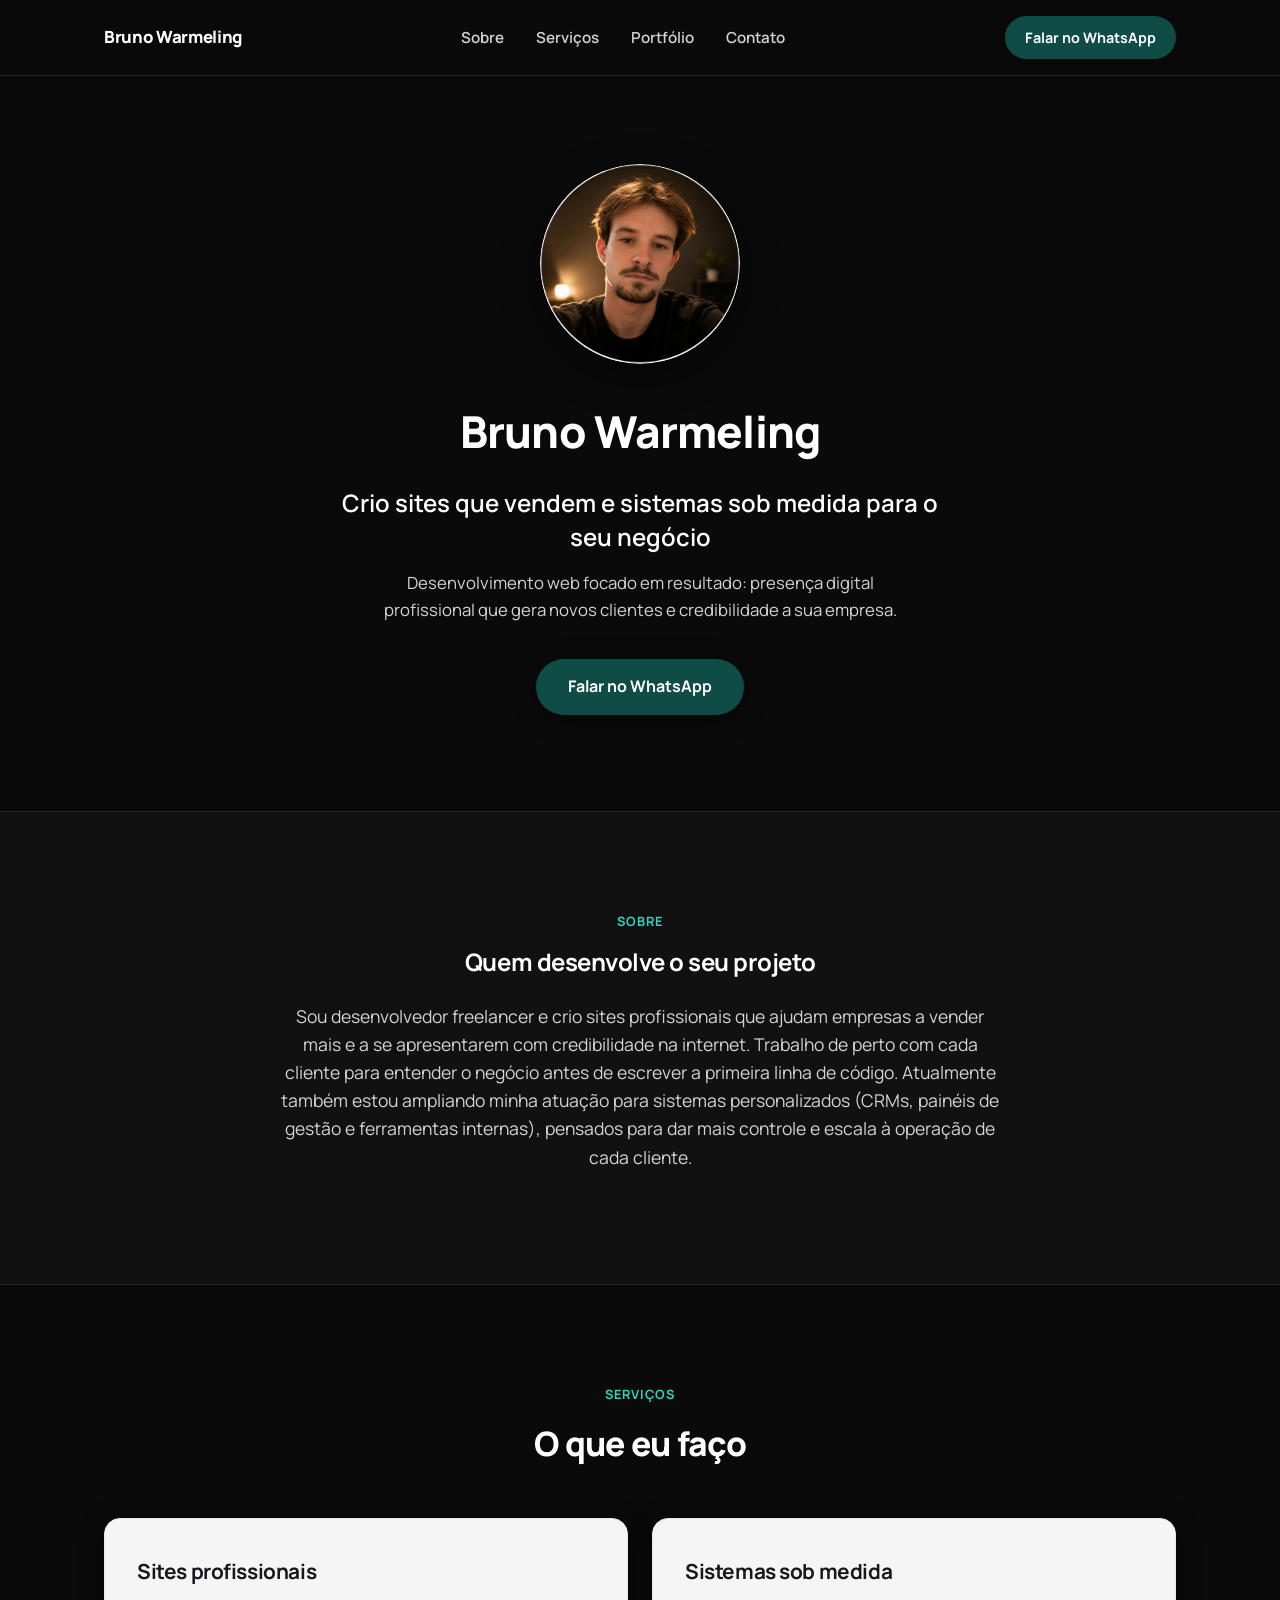
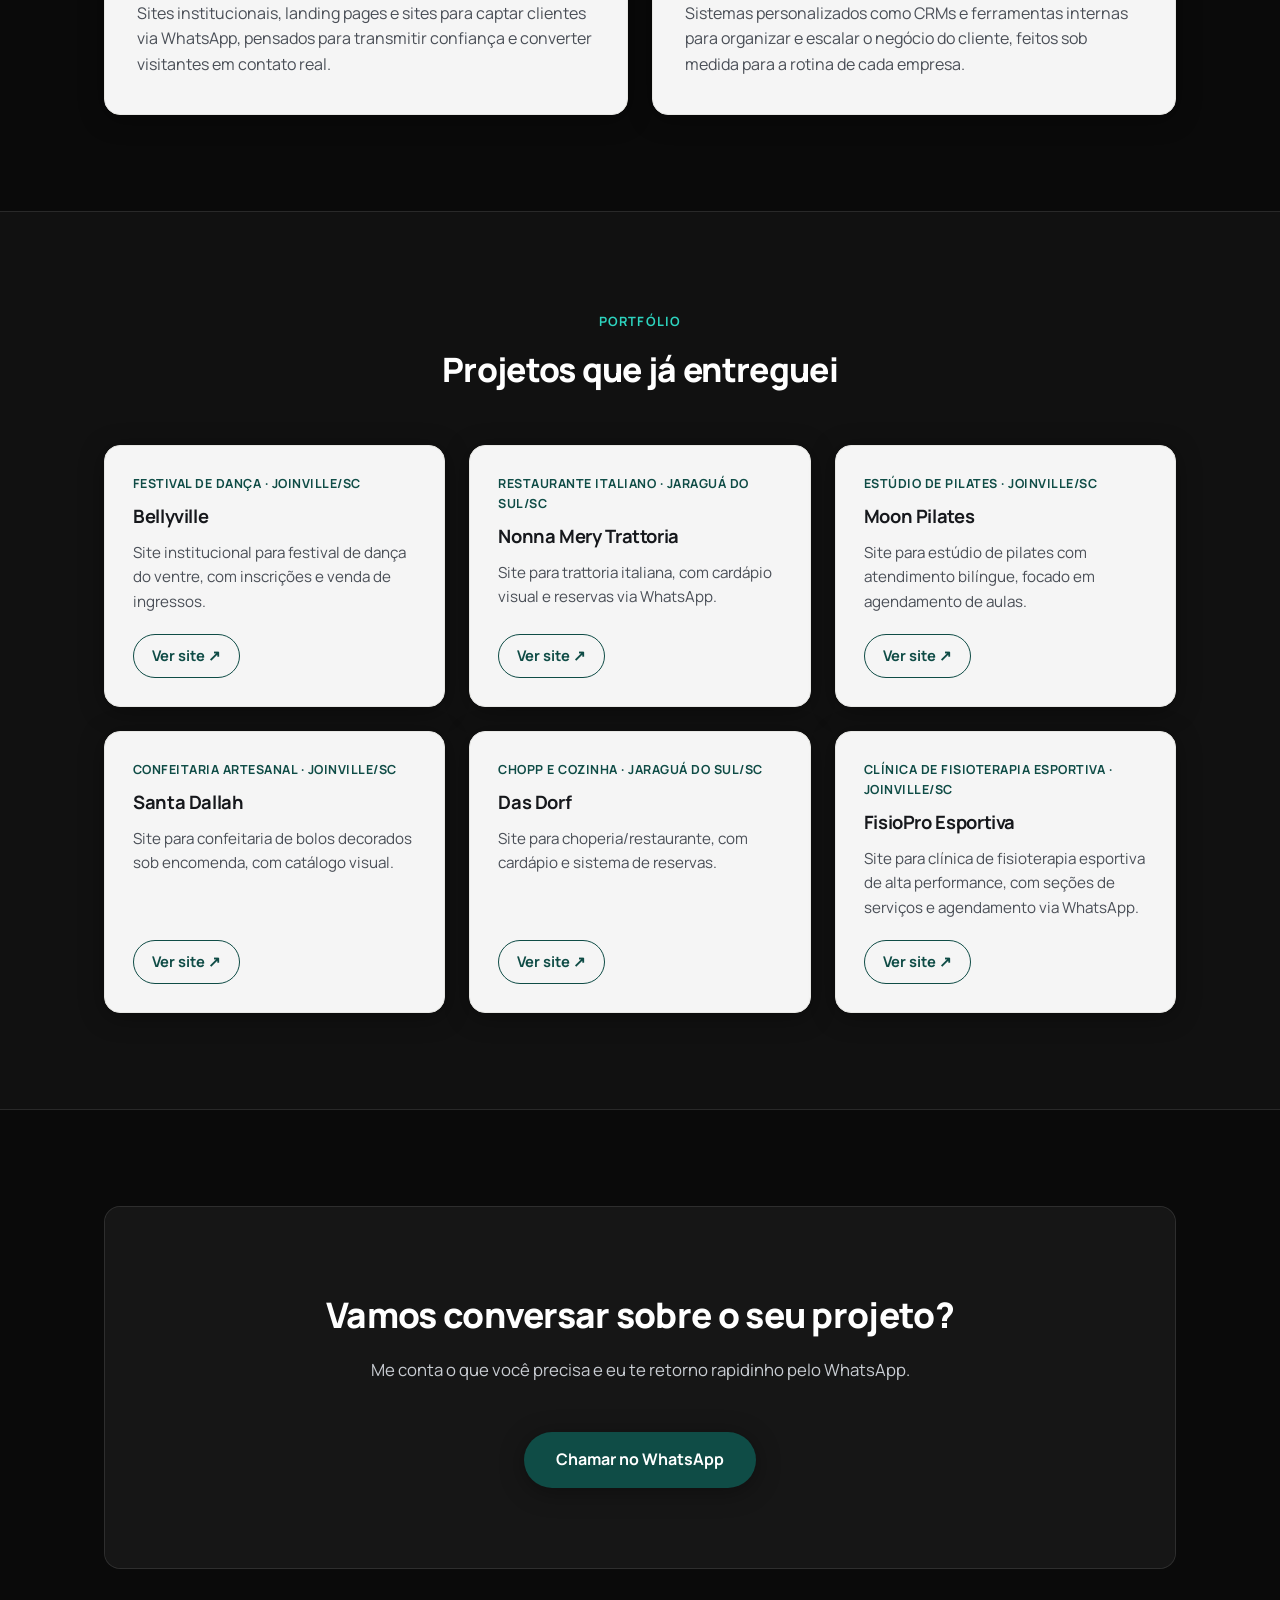
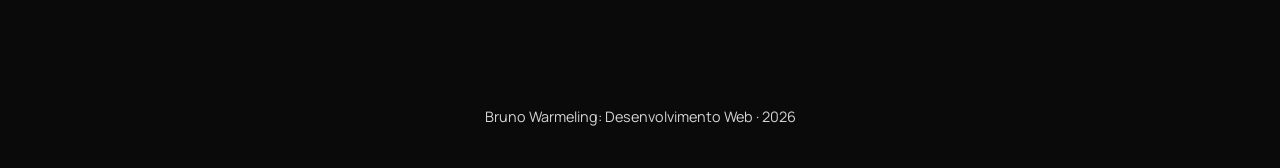
==== index.html @ 06d1596a "Primeira versão do site institucional Co-Authored-By: Claude Sonnet 5 <noreply@anthropic.com>" ====
<!DOCTYPE html>
<html lang="pt-BR">
<head>
<meta charset="UTF-8">
<meta name="viewport" content="width=device-width, initial-scale=1.0">
<title>Bruno Warmeling: Desenvolvimento Web</title>
<meta name="description" content="Bruno Warmeling, desenvolvedor freelancer. Sites profissionais e sistemas sob medida para o seu negócio.">
<link rel="preconnect" href="https://fonts.googleapis.com">
<link rel="preconnect" href="https://fonts.gstatic.com" crossorigin>
<link href="https://fonts.googleapis.com/css2?family=Manrope:wght@400;500;600;700;800&display=swap" rel="stylesheet">
<style>
  :root {
    --bg: #0a0a0a;
    --bg-alt: #111111;
    --panel: #161616;
    --ink: #ffffff;
    --ink-soft: #d4d4d4;
    --line: rgba(255, 255, 255, 0.1);
    --accent: #0f4c46;
    --accent-hover: #0c3b36;
    --accent-light: #2dd4bf;
    --card-bg: #f5f5f5;
    --card-ink: #16181c;
    --card-ink-soft: #4a4f57;
    --card-line: #e7e7e4;
    --shadow: 0 4px 24px rgba(0, 0, 0, 0.35);
    --shadow-lg: 0 12px 40px rgba(0, 0, 0, 0.45);
    --radius: 16px;
    --radius-sm: 10px;
    --max: 1120px;
  }

  * { box-sizing: border-box; }

  html { scroll-behavior: smooth; }

  body {
    margin: 0;
    font-family: 'Manrope', -apple-system, BlinkMacSystemFont, 'Segoe UI', sans-serif;
    color: var(--ink);
    background: var(--bg);
    line-height: 1.6;
    -webkit-font-smoothing: antialiased;
  }

  img { max-width: 100%; display: block; }

  .wrap {
    max-width: var(--max);
    margin: 0 auto;
    padding: 0 24px;
  }

  a { color: inherit; }

  /* ---------- Header ---------- */
  header {
    position: sticky;
    top: 0;
    z-index: 100;
    background: rgba(10, 10, 10, 0.85);
    backdrop-filter: saturate(180%) blur(10px);
    border-bottom: 1px solid var(--line);
  }

  .nav {
    display: flex;
    align-items: center;
    justify-content: space-between;
    padding: 16px 24px;
    max-width: var(--max);
    margin: 0 auto;
  }

  .logo {
    font-weight: 800;
    font-size: 1.05rem;
    letter-spacing: -0.02em;
    text-decoration: none;
    color: var(--ink);
  }

  .nav-links {
    display: flex;
    gap: 32px;
    list-style: none;
    margin: 0;
    padding: 0;
  }

  .nav-links a {
    text-decoration: none;
    font-weight: 600;
    font-size: 0.95rem;
    color: var(--ink-soft);
    transition: color 0.2s ease;
  }

  .nav-links a:hover { color: var(--accent-light); }

  .nav-cta {
    display: inline-block;
    background: var(--accent);
    color: #fff !important;
    padding: 10px 20px;
    border-radius: 999px;
    text-decoration: none;
    font-weight: 700;
    font-size: 0.9rem;
    white-space: nowrap;
    transition: background 0.2s ease;
  }

  .nav-cta:hover { background: var(--accent-hover); }

  .hamburger {
    display: none;
    flex-direction: column;
    justify-content: center;
    gap: 5px;
    width: 40px;
    height: 40px;
    background: none;
    border: none;
    cursor: pointer;
    padding: 0;
  }

  .hamburger span {
    display: block;
    width: 24px;
    height: 2px;
    background: var(--ink);
    border-radius: 2px;
    transition: transform 0.25s ease, opacity 0.25s ease;
  }

  #menu-toggle { display: none; }

  .mobile-menu { display: none; }

  /* ---------- Sections ---------- */
  section { padding: 96px 0; }

  .eyebrow {
    display: inline-block;
    font-size: 0.8rem;
    font-weight: 700;
    letter-spacing: 0.08em;
    text-transform: uppercase;
    color: var(--accent-light);
    margin-bottom: 12px;
  }

  h1, h2, h3 {
    letter-spacing: -0.02em;
    margin: 0;
  }

  /* ---------- Hero ---------- */
  .hero {
    padding: 88px 0 96px;
    text-align: center;
  }

  .hero-photo {
    width: 200px;
    height: 200px;
    border-radius: 50%;
    overflow: hidden;
    margin: 0 auto 32px;
    box-shadow: var(--shadow-lg);
  }

  .hero-photo img {
    width: 100%;
    height: 100%;
    object-fit: cover;
    aspect-ratio: 1 / 1;
    border-radius: 50%;
  }

  .hero h1 {
    font-size: clamp(2rem, 5vw, 2.75rem);
    font-weight: 800;
  }

  .hero-tagline {
    font-size: clamp(1.15rem, 3vw, 1.5rem);
    font-weight: 600;
    color: var(--ink);
    max-width: 620px;
    margin: 20px auto 0;
    line-height: 1.4;
  }

  .hero-sub {
    font-size: 1.05rem;
    color: var(--ink-soft);
    max-width: 520px;
    margin: 16px auto 0;
  }

  .btn {
    display: inline-flex;
    align-items: center;
    gap: 8px;
    background: var(--accent);
    color: #fff;
    text-decoration: none;
    font-weight: 700;
    font-size: 1rem;
    padding: 15px 32px;
    border-radius: 999px;
    box-shadow: var(--shadow);
    transition: background 0.2s ease, transform 0.2s ease;
  }

  .btn:hover {
    background: var(--accent-hover);
    transform: translateY(-2px);
  }

  .hero-cta { margin-top: 36px; }

  /* ---------- Sobre ---------- */
  .sobre {
    background: var(--bg-alt);
    border-top: 1px solid var(--line);
    border-bottom: 1px solid var(--line);
  }

  .sobre-inner {
    max-width: 720px;
    margin: 0 auto;
    text-align: center;
  }

  .sobre p {
    font-size: 1.1rem;
    color: var(--ink-soft);
    margin-top: 20px;
  }

  /* ---------- Serviços ---------- */
  .servicos-grid {
    display: grid;
    grid-template-columns: repeat(2, 1fr);
    gap: 24px;
    margin-top: 48px;
  }

  .servico-card {
    background: var(--card-bg);
    border: 1px solid var(--card-line);
    border-radius: var(--radius);
    padding: 36px 32px;
    box-shadow: var(--shadow);
    position: relative;
  }

  .servico-card h3 {
    font-size: 1.3rem;
    font-weight: 700;
    margin-bottom: 12px;
    color: var(--card-ink);
  }

  .servico-card p {
    color: var(--card-ink-soft);
    margin: 0;
  }

  .section-head {
    text-align: center;
    max-width: 600px;
    margin: 0 auto;
  }

  .section-head h2 {
    font-size: clamp(1.6rem, 4vw, 2.1rem);
    font-weight: 800;
  }

  .section-head p {
    color: var(--ink-soft);
    margin-top: 12px;
    font-size: 1.05rem;
  }

  /* ---------- Portfólio ---------- */
  .portfolio-grid {
    display: grid;
    grid-template-columns: repeat(3, 1fr);
    gap: 24px;
    margin-top: 48px;
  }

  .proj-card {
    background: var(--card-bg);
    border: 1px solid var(--card-line);
    border-radius: var(--radius);
    padding: 28px;
    box-shadow: var(--shadow);
    display: flex;
    flex-direction: column;
    transition: transform 0.2s ease, box-shadow 0.2s ease;
  }

  .proj-card:hover {
    transform: translateY(-4px);
    box-shadow: var(--shadow-lg);
  }

  .proj-cat {
    font-size: 0.78rem;
    font-weight: 700;
    letter-spacing: 0.04em;
    text-transform: uppercase;
    color: var(--accent);
    margin-bottom: 8px;
  }

  .proj-card h3 {
    font-size: 1.15rem;
    font-weight: 700;
    margin-bottom: 10px;
    color: var(--card-ink);
  }

  .proj-card p.proj-desc {
    color: var(--card-ink-soft);
    font-size: 0.95rem;
    margin: 0 0 20px;
    flex-grow: 1;
  }

  .proj-link {
    display: inline-flex;
    align-items: center;
    gap: 6px;
    text-decoration: none;
    font-weight: 700;
    font-size: 0.92rem;
    color: var(--accent);
    border: 1.5px solid var(--accent);
    padding: 9px 18px;
    border-radius: 999px;
    align-self: flex-start;
    transition: background 0.2s ease, color 0.2s ease;
  }

  .proj-link:hover {
    background: var(--accent);
    color: #fff;
  }

  /* ---------- Contato ---------- */
  .contato {
    background: var(--panel);
    border: 1px solid var(--line);
    color: #fff;
    text-align: center;
    border-radius: var(--radius);
    max-width: var(--max);
    margin: 0 auto 0;
  }

  .contato-wrap {
    background: var(--panel);
    padding: 80px 24px;
    border-radius: var(--radius);
  }

  .contato h2 {
    font-size: clamp(1.6rem, 4vw, 2.2rem);
    font-weight: 800;
    color: #fff;
  }

  .contato p {
    color: #c9cdd3;
    margin-top: 14px;
    font-size: 1.05rem;
  }

  .contato .btn {
    margin-top: 32px;
    background: var(--accent);
  }

  .contato .btn:hover { background: var(--accent-hover); }

  /* ---------- Footer ---------- */
  footer {
    text-align: center;
    padding: 40px 24px;
    color: var(--ink-soft);
    font-size: 0.9rem;
  }

  /* ---------- Responsive ---------- */
  @media (max-width: 860px) {
    .servicos-grid { grid-template-columns: 1fr; }
    .portfolio-grid { grid-template-columns: repeat(2, 1fr); }
  }

  @media (max-width: 640px) {
    section { padding: 64px 0; }
    .hero { padding: 56px 0 64px; }
    .hero-photo { width: 150px; height: 150px; margin-bottom: 24px; }

    .nav-links,
    .nav-cta.desktop-only { display: none; }

    .hamburger { display: flex; }

    .nav {
      padding: 14px 20px;
      position: relative;
    }

    .mobile-menu {
      display: none;
      flex-direction: column;
      gap: 4px;
      padding: 8px 20px 20px;
      background: var(--bg);
      border-bottom: 1px solid var(--line);
    }

    #menu-toggle:checked ~ .mobile-menu {
      display: flex;
    }

    #menu-toggle:checked ~ .nav .hamburger span:nth-child(1) {
      transform: translateY(7px) rotate(45deg);
    }
    #menu-toggle:checked ~ .nav .hamburger span:nth-child(2) {
      opacity: 0;
    }
    #menu-toggle:checked ~ .nav .hamburger span:nth-child(3) {
      transform: translateY(-7px) rotate(-45deg);
    }

    .mobile-menu a {
      padding: 12px 4px;
      text-decoration: none;
      font-weight: 600;
      color: var(--ink-soft);
      border-bottom: 1px solid var(--line);
    }

    .mobile-menu a:last-child { border-bottom: none; }

    .portfolio-grid { grid-template-columns: 1fr; }

    .contato-wrap { padding: 56px 20px; border-radius: 0; }
    .contato { border-radius: 0; }
  }
</style>
</head>
<body>

<header>
  <input type="checkbox" id="menu-toggle">
  <div class="nav">
    <a href="#top" class="logo">Bruno Warmeling</a>
    <nav>
      <ul class="nav-links">
        <li><a href="#sobre">Sobre</a></li>
        <li><a href="#servicos">Serviços</a></li>
        <li><a href="#portfolio">Portfólio</a></li>
        <li><a href="#contato">Contato</a></li>
      </ul>
    </nav>
    <a href="https://wa.me/5547992071256" target="_blank" rel="noopener" class="nav-cta desktop-only">Falar no WhatsApp</a>
    <label for="menu-toggle" class="hamburger" aria-label="Abrir menu">
      <span></span><span></span><span></span>
    </label>
  </div>
  <div class="mobile-menu">
    <a href="#sobre">Sobre</a>
    <a href="#servicos">Serviços</a>
    <a href="#portfolio">Portfólio</a>
    <a href="#contato">Contato</a>
    <a href="https://wa.me/5547992071256" target="_blank" rel="noopener">Falar no WhatsApp</a>
  </div>
</header>

<main id="top">

  <!-- HERO -->
  <section class="hero">
    <div class="wrap">
      <div class="hero-photo">
        <img src="assets/foto.jpeg" alt="Foto de Bruno Warmeling">
      </div>
      <h1>Bruno Warmeling</h1>
      <p class="hero-tagline">Crio sites que vendem e sistemas sob medida para o seu negócio</p>
      <p class="hero-sub">Desenvolvimento web focado em resultado: presença digital profissional que gera novos clientes e credibilidade a sua empresa.</p>
      <div class="hero-cta">
        <a href="https://wa.me/5547992071256" target="_blank" rel="noopener" class="btn">Falar no WhatsApp</a>
      </div>
    </div>
  </section>

  <!-- SOBRE -->
  <section class="sobre" id="sobre">
    <div class="wrap">
      <div class="sobre-inner">
        <span class="eyebrow">Sobre</span>
        <h2>Quem desenvolve o seu projeto</h2>
        <p>Sou desenvolvedor freelancer e crio sites profissionais que ajudam empresas a vender mais e a se apresentarem com credibilidade na internet. Trabalho de perto com cada cliente para entender o negócio antes de escrever a primeira linha de código. Atualmente também estou ampliando minha atuação para sistemas personalizados (CRMs, painéis de gestão e ferramentas internas), pensados para dar mais controle e escala à operação de cada cliente.</p>
      </div>
    </div>
  </section>

  <!-- SERVIÇOS -->
  <section id="servicos">
    <div class="wrap">
      <div class="section-head">
        <span class="eyebrow">Serviços</span>
        <h2>O que eu faço</h2>
      </div>
      <div class="servicos-grid">
        <div class="servico-card">
          <h3>Sites profissionais</h3>
          <p>Sites institucionais, landing pages e sites para captar clientes via WhatsApp, pensados para transmitir confiança e converter visitantes em contato real.</p>
        </div>
        <div class="servico-card">
          <h3>Sistemas sob medida</h3>
          <p>Sistemas personalizados como CRMs e ferramentas internas para organizar e escalar o negócio do cliente, feitos sob medida para a rotina de cada empresa.</p>
        </div>
      </div>
    </div>
  </section>

  <!-- PORTFÓLIO -->
  <section class="sobre" id="portfolio">
    <div class="wrap">
      <div class="section-head">
        <span class="eyebrow">Portfólio</span>
        <h2>Projetos que já entreguei</h2>
      </div>
      <div class="portfolio-grid">

        <div class="proj-card">
          <div class="proj-cat">Festival de Dança · Joinville/SC</div>
          <h3>Bellyville</h3>
          <p class="proj-desc">Site institucional para festival de dança do ventre, com inscrições e venda de ingressos.</p>
          <a href="https://bellyville.org/" target="_blank" rel="noopener" class="proj-link">Ver site ↗</a>
        </div>

        <div class="proj-card">
          <div class="proj-cat">Restaurante Italiano · Jaraguá do Sul/SC</div>
          <h3>Nonna Mery Trattoria</h3>
          <p class="proj-desc">Site para trattoria italiana, com cardápio visual e reservas via WhatsApp.</p>
          <a href="https://nonna-mery.vercel.app/" target="_blank" rel="noopener" class="proj-link">Ver site ↗</a>
        </div>

        <div class="proj-card">
          <div class="proj-cat">Estúdio de Pilates · Joinville/SC</div>
          <h3>Moon Pilates</h3>
          <p class="proj-desc">Site para estúdio de pilates com atendimento bilíngue, focado em agendamento de aulas.</p>
          <a href="https://moonpilates.vercel.app/" target="_blank" rel="noopener" class="proj-link">Ver site ↗</a>
        </div>

        <div class="proj-card">
          <div class="proj-cat">Confeitaria Artesanal · Joinville/SC</div>
          <h3>Santa Dallah</h3>
          <p class="proj-desc">Site para confeitaria de bolos decorados sob encomenda, com catálogo visual.</p>
          <a href="https://santadallah.vercel.app/" target="_blank" rel="noopener" class="proj-link">Ver site ↗</a>
        </div>

        <div class="proj-card">
          <div class="proj-cat">Chopp e Cozinha · Jaraguá do Sul/SC</div>
          <h3>Das Dorf</h3>
          <p class="proj-desc">Site para choperia/restaurante, com cardápio e sistema de reservas.</p>
          <a href="https://dasdorf.vercel.app/" target="_blank" rel="noopener" class="proj-link">Ver site ↗</a>
        </div>

        <div class="proj-card">
          <div class="proj-cat">Clínica de Fisioterapia Esportiva · Joinville/SC</div>
          <h3>FisioPro Esportiva</h3>
          <p class="proj-desc">Site para clínica de fisioterapia esportiva de alta performance, com seções de serviços e agendamento via WhatsApp.</p>
          <a href="https://fisiopro-esportiva.vercel.app/" target="_blank" rel="noopener" class="proj-link">Ver site ↗</a>
        </div>

      </div>
    </div>
  </section>

  <!-- CONTATO -->
  <section id="contato">
    <div class="wrap">
      <div class="contato">
        <div class="contato-wrap">
          <h2>Vamos conversar sobre o seu projeto?</h2>
          <p>Me conta o que você precisa e eu te retorno rapidinho pelo WhatsApp.</p>
          <a href="https://wa.me/5547992071256" target="_blank" rel="noopener" class="btn">Chamar no WhatsApp</a>
        </div>
      </div>
    </div>
  </section>

</main>

<footer>
  Bruno Warmeling: Desenvolvimento Web · 2026
</footer>

</body>
</html>
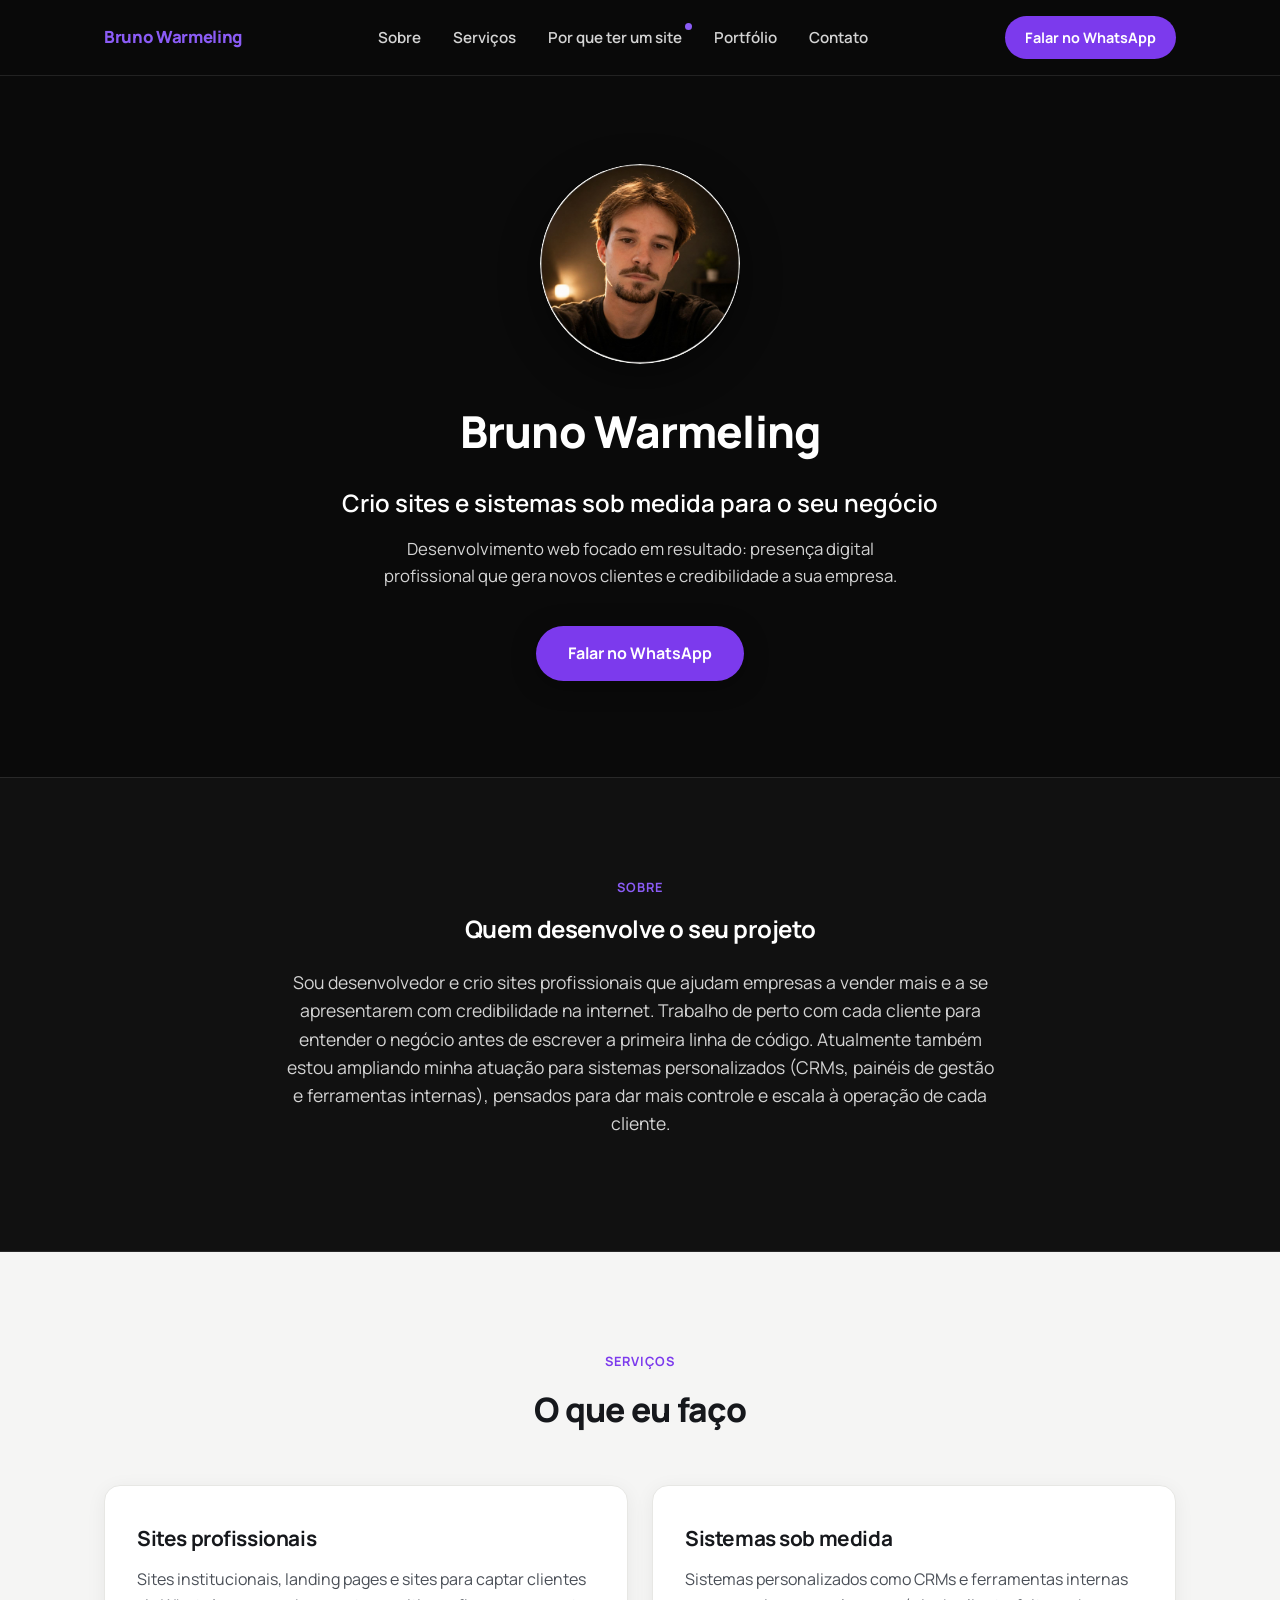
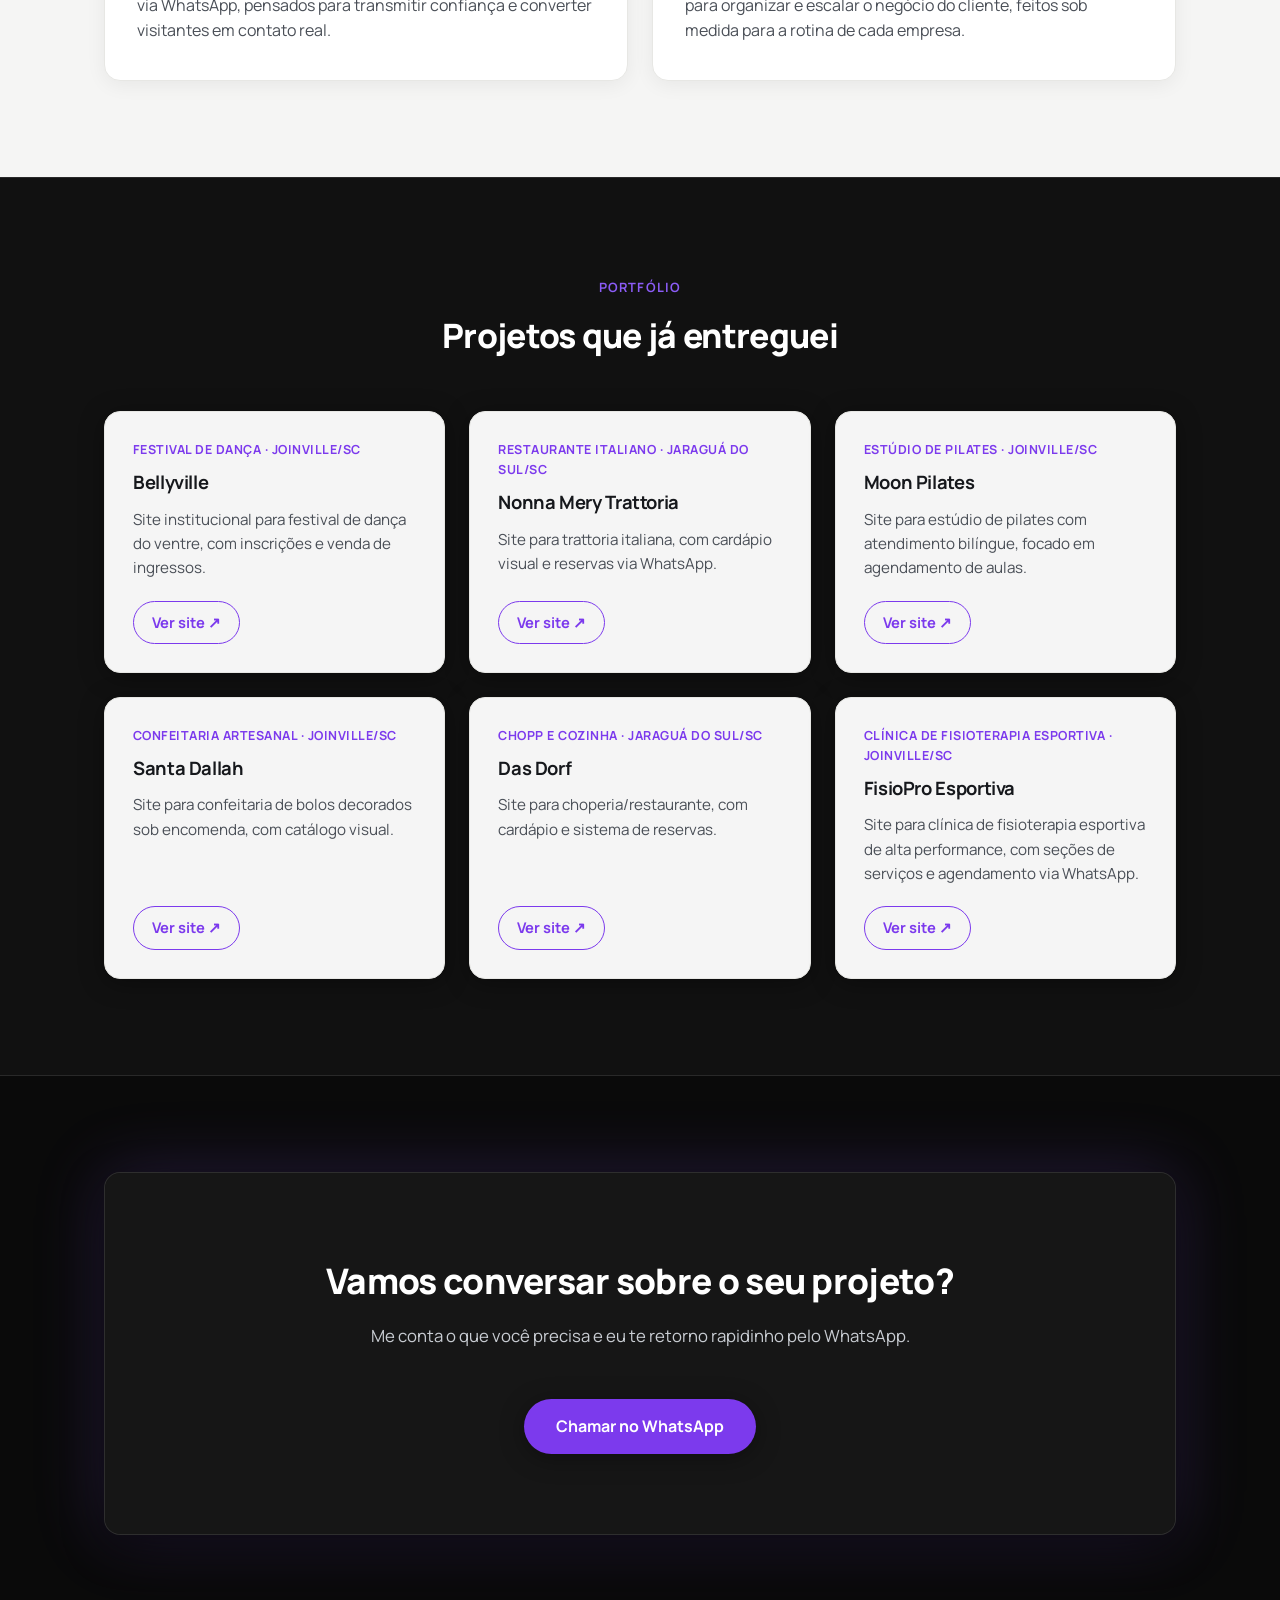
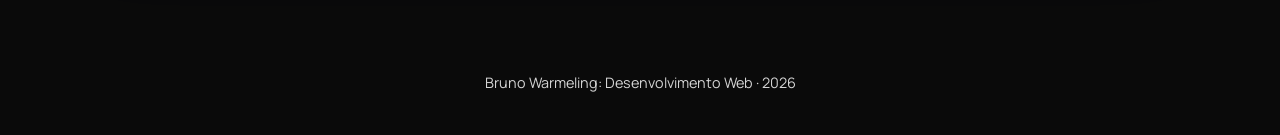
==== commit d2a41480: "Redesign visual da home: tema roxo, CSS compartilhado e ajustes de conteúdo - Extrai o CSS inline do" ====
--- a/index.html
+++ b/index.html
@@ -8,457 +8,7 @@
 <link rel="preconnect" href="https://fonts.googleapis.com">
 <link rel="preconnect" href="https://fonts.gstatic.com" crossorigin>
 <link href="https://fonts.googleapis.com/css2?family=Manrope:wght@400;500;600;700;800&display=swap" rel="stylesheet">
-<style>
-  :root {
-    --bg: #0a0a0a;
-    --bg-alt: #111111;
-    --panel: #161616;
-    --ink: #ffffff;
-    --ink-soft: #d4d4d4;
-    --line: rgba(255, 255, 255, 0.1);
-    --accent: #0f4c46;
-    --accent-hover: #0c3b36;
-    --accent-light: #2dd4bf;
-    --card-bg: #f5f5f5;
-    --card-ink: #16181c;
-    --card-ink-soft: #4a4f57;
-    --card-line: #e7e7e4;
-    --shadow: 0 4px 24px rgba(0, 0, 0, 0.35);
-    --shadow-lg: 0 12px 40px rgba(0, 0, 0, 0.45);
-    --radius: 16px;
-    --radius-sm: 10px;
-    --max: 1120px;
-  }
-
-  * { box-sizing: border-box; }
-
-  html { scroll-behavior: smooth; }
-
-  body {
-    margin: 0;
-    font-family: 'Manrope', -apple-system, BlinkMacSystemFont, 'Segoe UI', sans-serif;
-    color: var(--ink);
-    background: var(--bg);
-    line-height: 1.6;
-    -webkit-font-smoothing: antialiased;
-  }
-
-  img { max-width: 100%; display: block; }
-
-  .wrap {
-    max-width: var(--max);
-    margin: 0 auto;
-    padding: 0 24px;
-  }
-
-  a { color: inherit; }
-
-  /* ---------- Header ---------- */
-  header {
-    position: sticky;
-    top: 0;
-    z-index: 100;
-    background: rgba(10, 10, 10, 0.85);
-    backdrop-filter: saturate(180%) blur(10px);
-    border-bottom: 1px solid var(--line);
-  }
-
-  .nav {
-    display: flex;
-    align-items: center;
-    justify-content: space-between;
-    padding: 16px 24px;
-    max-width: var(--max);
-    margin: 0 auto;
-  }
-
-  .logo {
-    font-weight: 800;
-    font-size: 1.05rem;
-    letter-spacing: -0.02em;
-    text-decoration: none;
-    color: var(--ink);
-  }
-
-  .nav-links {
-    display: flex;
-    gap: 32px;
-    list-style: none;
-    margin: 0;
-    padding: 0;
-  }
-
-  .nav-links a {
-    text-decoration: none;
-    font-weight: 600;
-    font-size: 0.95rem;
-    color: var(--ink-soft);
-    transition: color 0.2s ease;
-  }
-
-  .nav-links a:hover { color: var(--accent-light); }
-
-  .nav-cta {
-    display: inline-block;
-    background: var(--accent);
-    color: #fff !important;
-    padding: 10px 20px;
-    border-radius: 999px;
-    text-decoration: none;
-    font-weight: 700;
-    font-size: 0.9rem;
-    white-space: nowrap;
-    transition: background 0.2s ease;
-  }
-
-  .nav-cta:hover { background: var(--accent-hover); }
-
-  .hamburger {
-    display: none;
-    flex-direction: column;
-    justify-content: center;
-    gap: 5px;
-    width: 40px;
-    height: 40px;
-    background: none;
-    border: none;
-    cursor: pointer;
-    padding: 0;
-  }
-
-  .hamburger span {
-    display: block;
-    width: 24px;
-    height: 2px;
-    background: var(--ink);
-    border-radius: 2px;
-    transition: transform 0.25s ease, opacity 0.25s ease;
-  }
-
-  #menu-toggle { display: none; }
-
-  .mobile-menu { display: none; }
-
-  /* ---------- Sections ---------- */
-  section { padding: 96px 0; }
-
-  .eyebrow {
-    display: inline-block;
-    font-size: 0.8rem;
-    font-weight: 700;
-    letter-spacing: 0.08em;
-    text-transform: uppercase;
-    color: var(--accent-light);
-    margin-bottom: 12px;
-  }
-
-  h1, h2, h3 {
-    letter-spacing: -0.02em;
-    margin: 0;
-  }
-
-  /* ---------- Hero ---------- */
-  .hero {
-    padding: 88px 0 96px;
-    text-align: center;
-  }
-
-  .hero-photo {
-    width: 200px;
-    height: 200px;
-    border-radius: 50%;
-    overflow: hidden;
-    margin: 0 auto 32px;
-    box-shadow: var(--shadow-lg);
-  }
-
-  .hero-photo img {
-    width: 100%;
-    height: 100%;
-    object-fit: cover;
-    aspect-ratio: 1 / 1;
-    border-radius: 50%;
-  }
-
-  .hero h1 {
-    font-size: clamp(2rem, 5vw, 2.75rem);
-    font-weight: 800;
-  }
-
-  .hero-tagline {
-    font-size: clamp(1.15rem, 3vw, 1.5rem);
-    font-weight: 600;
-    color: var(--ink);
-    max-width: 620px;
-    margin: 20px auto 0;
-    line-height: 1.4;
-  }
-
-  .hero-sub {
-    font-size: 1.05rem;
-    color: var(--ink-soft);
-    max-width: 520px;
-    margin: 16px auto 0;
-  }
-
-  .btn {
-    display: inline-flex;
-    align-items: center;
-    gap: 8px;
-    background: var(--accent);
-    color: #fff;
-    text-decoration: none;
-    font-weight: 700;
-    font-size: 1rem;
-    padding: 15px 32px;
-    border-radius: 999px;
-    box-shadow: var(--shadow);
-    transition: background 0.2s ease, transform 0.2s ease;
-  }
-
-  .btn:hover {
-    background: var(--accent-hover);
-    transform: translateY(-2px);
-  }
-
-  .hero-cta { margin-top: 36px; }
-
-  /* ---------- Sobre ---------- */
-  .sobre {
-    background: var(--bg-alt);
-    border-top: 1px solid var(--line);
-    border-bottom: 1px solid var(--line);
-  }
-
-  .sobre-inner {
-    max-width: 720px;
-    margin: 0 auto;
-    text-align: center;
-  }
-
-  .sobre p {
-    font-size: 1.1rem;
-    color: var(--ink-soft);
-    margin-top: 20px;
-  }
-
-  /* ---------- Serviços ---------- */
-  .servicos-grid {
-    display: grid;
-    grid-template-columns: repeat(2, 1fr);
-    gap: 24px;
-    margin-top: 48px;
-  }
-
-  .servico-card {
-    background: var(--card-bg);
-    border: 1px solid var(--card-line);
-    border-radius: var(--radius);
-    padding: 36px 32px;
-    box-shadow: var(--shadow);
-    position: relative;
-  }
-
-  .servico-card h3 {
-    font-size: 1.3rem;
-    font-weight: 700;
-    margin-bottom: 12px;
-    color: var(--card-ink);
-  }
-
-  .servico-card p {
-    color: var(--card-ink-soft);
-    margin: 0;
-  }
-
-  .section-head {
-    text-align: center;
-    max-width: 600px;
-    margin: 0 auto;
-  }
-
-  .section-head h2 {
-    font-size: clamp(1.6rem, 4vw, 2.1rem);
-    font-weight: 800;
-  }
-
-  .section-head p {
-    color: var(--ink-soft);
-    margin-top: 12px;
-    font-size: 1.05rem;
-  }
-
-  /* ---------- Portfólio ---------- */
-  .portfolio-grid {
-    display: grid;
-    grid-template-columns: repeat(3, 1fr);
-    gap: 24px;
-    margin-top: 48px;
-  }
-
-  .proj-card {
-    background: var(--card-bg);
-    border: 1px solid var(--card-line);
-    border-radius: var(--radius);
-    padding: 28px;
-    box-shadow: var(--shadow);
-    display: flex;
-    flex-direction: column;
-    transition: transform 0.2s ease, box-shadow 0.2s ease;
-  }
-
-  .proj-card:hover {
-    transform: translateY(-4px);
-    box-shadow: var(--shadow-lg);
-  }
-
-  .proj-cat {
-    font-size: 0.78rem;
-    font-weight: 700;
-    letter-spacing: 0.04em;
-    text-transform: uppercase;
-    color: var(--accent);
-    margin-bottom: 8px;
-  }
-
-  .proj-card h3 {
-    font-size: 1.15rem;
-    font-weight: 700;
-    margin-bottom: 10px;
-    color: var(--card-ink);
-  }
-
-  .proj-card p.proj-desc {
-    color: var(--card-ink-soft);
-    font-size: 0.95rem;
-    margin: 0 0 20px;
-    flex-grow: 1;
-  }
-
-  .proj-link {
-    display: inline-flex;
-    align-items: center;
-    gap: 6px;
-    text-decoration: none;
-    font-weight: 700;
-    font-size: 0.92rem;
-    color: var(--accent);
-    border: 1.5px solid var(--accent);
-    padding: 9px 18px;
-    border-radius: 999px;
-    align-self: flex-start;
-    transition: background 0.2s ease, color 0.2s ease;
-  }
-
-  .proj-link:hover {
-    background: var(--accent);
-    color: #fff;
-  }
-
-  /* ---------- Contato ---------- */
-  .contato {
-    background: var(--panel);
-    border: 1px solid var(--line);
-    color: #fff;
-    text-align: center;
-    border-radius: var(--radius);
-    max-width: var(--max);
-    margin: 0 auto 0;
-  }
-
-  .contato-wrap {
-    background: var(--panel);
-    padding: 80px 24px;
-    border-radius: var(--radius);
-  }
-
-  .contato h2 {
-    font-size: clamp(1.6rem, 4vw, 2.2rem);
-    font-weight: 800;
-    color: #fff;
-  }
-
-  .contato p {
-    color: #c9cdd3;
-    margin-top: 14px;
-    font-size: 1.05rem;
-  }
-
-  .contato .btn {
-    margin-top: 32px;
-    background: var(--accent);
-  }
-
-  .contato .btn:hover { background: var(--accent-hover); }
-
-  /* ---------- Footer ---------- */
-  footer {
-    text-align: center;
-    padding: 40px 24px;
-    color: var(--ink-soft);
-    font-size: 0.9rem;
-  }
-
-  /* ---------- Responsive ---------- */
-  @media (max-width: 860px) {
-    .servicos-grid { grid-template-columns: 1fr; }
-    .portfolio-grid { grid-template-columns: repeat(2, 1fr); }
-  }
-
-  @media (max-width: 640px) {
-    section { padding: 64px 0; }
-    .hero { padding: 56px 0 64px; }
-    .hero-photo { width: 150px; height: 150px; margin-bottom: 24px; }
-
-    .nav-links,
-    .nav-cta.desktop-only { display: none; }
-
-    .hamburger { display: flex; }
-
-    .nav {
-      padding: 14px 20px;
-      position: relative;
-    }
-
-    .mobile-menu {
-      display: none;
-      flex-direction: column;
-      gap: 4px;
-      padding: 8px 20px 20px;
-      background: var(--bg);
-      border-bottom: 1px solid var(--line);
-    }
-
-    #menu-toggle:checked ~ .mobile-menu {
-      display: flex;
-    }
-
-    #menu-toggle:checked ~ .nav .hamburger span:nth-child(1) {
-      transform: translateY(7px) rotate(45deg);
-    }
-    #menu-toggle:checked ~ .nav .hamburger span:nth-child(2) {
-      opacity: 0;
-    }
-    #menu-toggle:checked ~ .nav .hamburger span:nth-child(3) {
-      transform: translateY(-7px) rotate(-45deg);
-    }
-
-    .mobile-menu a {
-      padding: 12px 4px;
-      text-decoration: none;
-      font-weight: 600;
-      color: var(--ink-soft);
-      border-bottom: 1px solid var(--line);
-    }
-
-    .mobile-menu a:last-child { border-bottom: none; }
-
-    .portfolio-grid { grid-template-columns: 1fr; }
-
-    .contato-wrap { padding: 56px 20px; border-radius: 0; }
-    .contato { border-radius: 0; }
-  }
-</style>
+<link rel="stylesheet" href="styles.css">
 </head>
 <body>
 
@@ -470,6 +20,7 @@
       <ul class="nav-links">
         <li><a href="#sobre">Sobre</a></li>
         <li><a href="#servicos">Serviços</a></li>
+        <li><a href="importancia-de-um-site/index.html"><span class="nav-highlight">Por que ter um site</span></a></li>
         <li><a href="#portfolio">Portfólio</a></li>
         <li><a href="#contato">Contato</a></li>
       </ul>
@@ -482,6 +33,7 @@
   <div class="mobile-menu">
     <a href="#sobre">Sobre</a>
     <a href="#servicos">Serviços</a>
+    <a href="importancia-de-um-site/index.html"><span class="nav-highlight">Por que ter um site</span></a>
     <a href="#portfolio">Portfólio</a>
     <a href="#contato">Contato</a>
     <a href="https://wa.me/5547992071256" target="_blank" rel="noopener">Falar no WhatsApp</a>
@@ -497,7 +49,7 @@
         <img src="assets/foto.jpeg" alt="Foto de Bruno Warmeling">
       </div>
       <h1>Bruno Warmeling</h1>
-      <p class="hero-tagline">Crio sites que vendem e sistemas sob medida para o seu negócio</p>
+      <p class="hero-tagline">Crio sites e sistemas sob medida para o seu negócio</p>
       <p class="hero-sub">Desenvolvimento web focado em resultado: presença digital profissional que gera novos clientes e credibilidade a sua empresa.</p>
       <div class="hero-cta">
         <a href="https://wa.me/5547992071256" target="_blank" rel="noopener" class="btn">Falar no WhatsApp</a>
@@ -511,7 +63,7 @@
       <div class="sobre-inner">
         <span class="eyebrow">Sobre</span>
         <h2>Quem desenvolve o seu projeto</h2>
-        <p>Sou desenvolvedor freelancer e crio sites profissionais que ajudam empresas a vender mais e a se apresentarem com credibilidade na internet. Trabalho de perto com cada cliente para entender o negócio antes de escrever a primeira linha de código. Atualmente também estou ampliando minha atuação para sistemas personalizados (CRMs, painéis de gestão e ferramentas internas), pensados para dar mais controle e escala à operação de cada cliente.</p>
+        <p>Sou desenvolvedor e crio sites profissionais que ajudam empresas a vender mais e a se apresentarem com credibilidade na internet. Trabalho de perto com cada cliente para entender o negócio antes de escrever a primeira linha de código. Atualmente também estou ampliando minha atuação para sistemas personalizados (CRMs, painéis de gestão e ferramentas internas), pensados para dar mais controle e escala à operação de cada cliente.</p>
       </div>
     </div>
   </section>
--- a/styles.css
+++ b/styles.css
@@ -0,0 +1,556 @@
+:root {
+  --bg: #0a0a0a;
+  --bg-alt: #111111;
+  --panel: #161616;
+  --ink: #ffffff;
+  --ink-soft: #d4d4d4;
+  --line: rgba(255, 255, 255, 0.1);
+  --accent: #7c3aed;
+  --accent-hover: #6d28d9;
+  --accent-light: #8b5cf6;
+  --card-bg: #f5f5f5;
+  --card-ink: #16181c;
+  --card-ink-soft: #4a4f57;
+  --card-line: #e7e7e4;
+  --shadow: 0 4px 24px rgba(0, 0, 0, 0.35);
+  --shadow-lg: 0 12px 40px rgba(0, 0, 0, 0.45);
+  --radius: 16px;
+  --radius-sm: 10px;
+  --max: 1120px;
+}
+
+* { box-sizing: border-box; }
+
+html { scroll-behavior: smooth; }
+
+body {
+  margin: 0;
+  font-family: 'Manrope', -apple-system, BlinkMacSystemFont, 'Segoe UI', sans-serif;
+  color: var(--ink);
+  background: var(--bg);
+  line-height: 1.6;
+  -webkit-font-smoothing: antialiased;
+}
+
+img { max-width: 100%; display: block; }
+
+.wrap {
+  max-width: var(--max);
+  margin: 0 auto;
+  padding: 0 24px;
+}
+
+a { color: inherit; }
+
+/* ---------- Header ---------- */
+header {
+  position: sticky;
+  top: 0;
+  z-index: 100;
+  background: rgba(10, 10, 10, 0.85);
+  backdrop-filter: saturate(180%) blur(10px);
+  border-bottom: 1px solid var(--line);
+}
+
+.nav {
+  display: flex;
+  align-items: center;
+  justify-content: space-between;
+  padding: 16px 24px;
+  max-width: var(--max);
+  margin: 0 auto;
+}
+
+.logo {
+  font-weight: 800;
+  font-size: 1.05rem;
+  letter-spacing: -0.02em;
+  text-decoration: none;
+  color: var(--accent-light);
+}
+
+.nav-links {
+  display: flex;
+  gap: 32px;
+  list-style: none;
+  margin: 0;
+  padding: 0;
+}
+
+.nav-links a {
+  text-decoration: none;
+  font-weight: 600;
+  font-size: 0.95rem;
+  color: var(--ink-soft);
+  transition: color 0.2s ease;
+}
+
+.nav-links a:hover { color: var(--accent-light); }
+
+.nav-highlight {
+  position: relative;
+  display: inline-block;
+}
+
+.nav-highlight::after {
+  content: '';
+  position: absolute;
+  top: -3px;
+  right: -10px;
+  width: 7px;
+  height: 7px;
+  border-radius: 50%;
+  background: var(--accent-light);
+  pointer-events: none;
+  animation: nav-dot-pulse 1.8s ease-in-out infinite;
+}
+
+@keyframes nav-dot-pulse {
+  0%, 100% { transform: scale(1); opacity: 1; }
+  50% { transform: scale(1.35); opacity: 0.55; }
+}
+
+@media (prefers-reduced-motion: reduce) {
+  .nav-highlight::after { animation: none; }
+}
+
+.nav-cta {
+  display: inline-block;
+  background: var(--accent);
+  color: #fff !important;
+  padding: 10px 20px;
+  border-radius: 999px;
+  text-decoration: none;
+  font-weight: 700;
+  font-size: 0.9rem;
+  white-space: nowrap;
+  transition: background 0.2s ease;
+}
+
+.nav-cta:hover { background: var(--accent-hover); }
+
+.hamburger {
+  display: none;
+  flex-direction: column;
+  justify-content: center;
+  gap: 5px;
+  width: 40px;
+  height: 40px;
+  background: none;
+  border: none;
+  cursor: pointer;
+  padding: 0;
+}
+
+.hamburger span {
+  display: block;
+  width: 24px;
+  height: 2px;
+  background: var(--ink);
+  border-radius: 2px;
+  transition: transform 0.25s ease, opacity 0.25s ease;
+}
+
+#menu-toggle { display: none; }
+
+.mobile-menu { display: none; }
+
+/* ---------- Sections ---------- */
+section { padding: 96px 0; }
+
+.eyebrow {
+  display: inline-block;
+  font-size: 0.8rem;
+  font-weight: 700;
+  letter-spacing: 0.08em;
+  text-transform: uppercase;
+  color: var(--accent-light);
+  margin-bottom: 12px;
+}
+
+h1, h2, h3 {
+  letter-spacing: -0.02em;
+  margin: 0;
+}
+
+/* ---------- Hero ---------- */
+.hero {
+  padding: 88px 0 96px;
+  text-align: center;
+}
+
+.hero-photo {
+  width: 200px;
+  height: 200px;
+  border-radius: 50%;
+  overflow: hidden;
+  margin: 0 auto 32px;
+  box-shadow: var(--shadow-lg);
+}
+
+.hero-photo img {
+  width: 100%;
+  height: 100%;
+  object-fit: cover;
+  aspect-ratio: 1 / 1;
+  border-radius: 50%;
+}
+
+.hero h1 {
+  font-size: clamp(2rem, 5vw, 2.75rem);
+  font-weight: 800;
+}
+
+.hero-tagline {
+  font-size: clamp(1.15rem, 3vw, 1.5rem);
+  font-weight: 600;
+  color: var(--ink);
+  max-width: 620px;
+  margin: 20px auto 0;
+  line-height: 1.4;
+}
+
+.hero-sub {
+  font-size: 1.05rem;
+  color: var(--ink-soft);
+  max-width: 520px;
+  margin: 16px auto 0;
+}
+
+.btn {
+  display: inline-flex;
+  align-items: center;
+  gap: 8px;
+  background: var(--accent);
+  color: #fff;
+  text-decoration: none;
+  font-weight: 700;
+  font-size: 1rem;
+  padding: 15px 32px;
+  border-radius: 999px;
+  box-shadow: var(--shadow);
+  transition: background 0.2s ease, transform 0.2s ease;
+}
+
+.btn:hover {
+  background: var(--accent-hover);
+  transform: translateY(-2px);
+}
+
+.hero-cta { margin-top: 36px; }
+
+/* ---------- Sobre (também usada para seções com fundo alternado) ---------- */
+.sobre {
+  background: var(--bg-alt);
+  border-top: 1px solid var(--line);
+  border-bottom: 1px solid var(--line);
+}
+
+.sobre-inner {
+  max-width: 720px;
+  margin: 0 auto;
+  text-align: center;
+}
+
+.sobre p {
+  font-size: 1.1rem;
+  color: var(--ink-soft);
+  margin-top: 20px;
+}
+
+/* ---------- Serviços ---------- */
+#servicos {
+  background: #f5f5f4;
+}
+
+#servicos .eyebrow {
+  color: var(--accent);
+}
+
+#servicos .section-head h2 {
+  color: var(--card-ink);
+}
+
+.servicos-grid {
+  display: grid;
+  grid-template-columns: repeat(2, 1fr);
+  gap: 24px;
+  margin-top: 48px;
+}
+
+#servicos .servico-card {
+  background: #ffffff;
+  box-shadow: 0 4px 20px rgba(0, 0, 0, 0.06);
+}
+
+.servico-card {
+  background: var(--card-bg);
+  border: 1px solid var(--card-line);
+  border-radius: var(--radius);
+  padding: 36px 32px;
+  box-shadow: var(--shadow);
+  position: relative;
+}
+
+.servico-card h3 {
+  font-size: 1.3rem;
+  font-weight: 700;
+  margin-bottom: 12px;
+  color: var(--card-ink);
+}
+
+.servico-card p {
+  color: var(--card-ink-soft);
+  margin: 0;
+}
+
+.section-head {
+  text-align: center;
+  max-width: 600px;
+  margin: 0 auto;
+}
+
+.section-head h2 {
+  font-size: clamp(1.6rem, 4vw, 2.1rem);
+  font-weight: 800;
+}
+
+.section-head p {
+  color: var(--ink-soft);
+  margin-top: 12px;
+  font-size: 1.05rem;
+}
+
+/* ---------- Portfólio ---------- */
+.portfolio-grid {
+  display: grid;
+  grid-template-columns: repeat(3, 1fr);
+  gap: 24px;
+  margin-top: 48px;
+}
+
+.proj-card {
+  background: var(--card-bg);
+  border: 1px solid var(--card-line);
+  border-radius: var(--radius);
+  padding: 28px;
+  box-shadow: var(--shadow);
+  display: flex;
+  flex-direction: column;
+  transition: transform 0.2s ease, box-shadow 0.2s ease;
+}
+
+.proj-card:hover {
+  transform: translateY(-4px);
+  box-shadow: var(--shadow-lg);
+}
+
+.proj-cat {
+  font-size: 0.78rem;
+  font-weight: 700;
+  letter-spacing: 0.04em;
+  text-transform: uppercase;
+  color: var(--accent);
+  margin-bottom: 8px;
+}
+
+.proj-card h3 {
+  font-size: 1.15rem;
+  font-weight: 700;
+  margin-bottom: 10px;
+  color: var(--card-ink);
+}
+
+.proj-card p.proj-desc {
+  color: var(--card-ink-soft);
+  font-size: 0.95rem;
+  margin: 0 0 20px;
+  flex-grow: 1;
+}
+
+.proj-link {
+  display: inline-flex;
+  align-items: center;
+  gap: 6px;
+  text-decoration: none;
+  font-weight: 700;
+  font-size: 0.92rem;
+  color: var(--accent);
+  border: 1.5px solid var(--accent);
+  padding: 9px 18px;
+  border-radius: 999px;
+  align-self: flex-start;
+  transition: background 0.2s ease, color 0.2s ease;
+}
+
+.proj-link:hover {
+  background: var(--accent);
+  color: #fff;
+}
+
+/* ---------- Contato ---------- */
+.contato {
+  background: var(--panel);
+  border: 1px solid var(--line);
+  color: #fff;
+  text-align: center;
+  border-radius: var(--radius);
+  max-width: var(--max);
+  margin: 0 auto 0;
+  box-shadow: 0 12px 40px rgba(0, 0, 0, 0.45), 0 0 70px rgba(139, 92, 246, 0.22);
+}
+
+.contato-wrap {
+  background: var(--panel);
+  padding: 80px 24px;
+  border-radius: var(--radius);
+}
+
+.contato h2 {
+  font-size: clamp(1.6rem, 4vw, 2.2rem);
+  font-weight: 800;
+  color: #fff;
+}
+
+.contato p {
+  color: #c9cdd3;
+  margin-top: 14px;
+  font-size: 1.05rem;
+}
+
+.contato .btn {
+  margin-top: 32px;
+  background: var(--accent);
+}
+
+.contato .btn:hover { background: var(--accent-hover); }
+
+/* ---------- Footer ---------- */
+footer {
+  text-align: center;
+  padding: 40px 24px;
+  color: var(--ink-soft);
+  font-size: 0.9rem;
+}
+
+/* ---------- Página "Importância de um site": blocos de conteúdo ---------- */
+
+.accent-panel {
+  background: linear-gradient(135deg, var(--accent) 0%, var(--accent-hover) 100%);
+}
+
+.resolve-grid {
+  display: grid;
+  grid-template-columns: repeat(4, 1fr);
+  gap: 24px;
+  margin-top: 48px;
+}
+
+.steps-grid {
+  display: grid;
+  grid-template-columns: repeat(4, 1fr);
+  gap: 24px;
+  margin-top: 48px;
+}
+
+.step-card {
+  background: var(--card-bg);
+  border: 1px solid var(--card-line);
+  border-radius: var(--radius);
+  padding: 32px 24px;
+  box-shadow: var(--shadow);
+  text-align: left;
+}
+
+.step-number {
+  display: flex;
+  align-items: center;
+  justify-content: center;
+  width: 40px;
+  height: 40px;
+  border-radius: 50%;
+  background: var(--accent);
+  color: #fff;
+  font-weight: 800;
+  font-size: 1.05rem;
+  margin-bottom: 16px;
+}
+
+.step-card h3 {
+  font-size: 1.1rem;
+  font-weight: 700;
+  margin-bottom: 8px;
+  color: var(--card-ink);
+}
+
+.step-card p {
+  color: var(--card-ink-soft);
+  font-size: 0.92rem;
+  margin: 0;
+}
+
+/* ---------- Responsive ---------- */
+@media (max-width: 900px) {
+  .nav-links,
+  .nav-cta.desktop-only { display: none; }
+
+  .hamburger { display: flex; }
+
+  .nav {
+    padding: 14px 20px;
+    position: relative;
+  }
+
+  .mobile-menu {
+    display: none;
+    flex-direction: column;
+    gap: 4px;
+    padding: 8px 20px 20px;
+    background: var(--bg);
+    border-bottom: 1px solid var(--line);
+  }
+
+  #menu-toggle:checked ~ .mobile-menu {
+    display: flex;
+  }
+
+  #menu-toggle:checked ~ .nav .hamburger span:nth-child(1) {
+    transform: translateY(7px) rotate(45deg);
+  }
+  #menu-toggle:checked ~ .nav .hamburger span:nth-child(2) {
+    opacity: 0;
+  }
+  #menu-toggle:checked ~ .nav .hamburger span:nth-child(3) {
+    transform: translateY(-7px) rotate(-45deg);
+  }
+
+  .mobile-menu a {
+    padding: 12px 4px;
+    text-decoration: none;
+    font-weight: 600;
+    color: var(--ink-soft);
+    border-bottom: 1px solid var(--line);
+  }
+
+  .mobile-menu a:last-child { border-bottom: none; }
+}
+
+@media (max-width: 860px) {
+  .servicos-grid { grid-template-columns: 1fr; }
+  .portfolio-grid { grid-template-columns: repeat(2, 1fr); }
+  .resolve-grid { grid-template-columns: repeat(2, 1fr); }
+  .steps-grid { grid-template-columns: repeat(2, 1fr); }
+}
+
+@media (max-width: 640px) {
+  section { padding: 64px 0; }
+  .hero { padding: 56px 0 64px; }
+  .hero-photo { width: 150px; height: 150px; margin-bottom: 24px; }
+
+  .portfolio-grid { grid-template-columns: 1fr; }
+  .resolve-grid { grid-template-columns: 1fr; }
+  .steps-grid { grid-template-columns: 1fr; }
+
+  .contato-wrap { padding: 56px 20px; border-radius: 0; }
+  .contato { border-radius: 0; }
+}
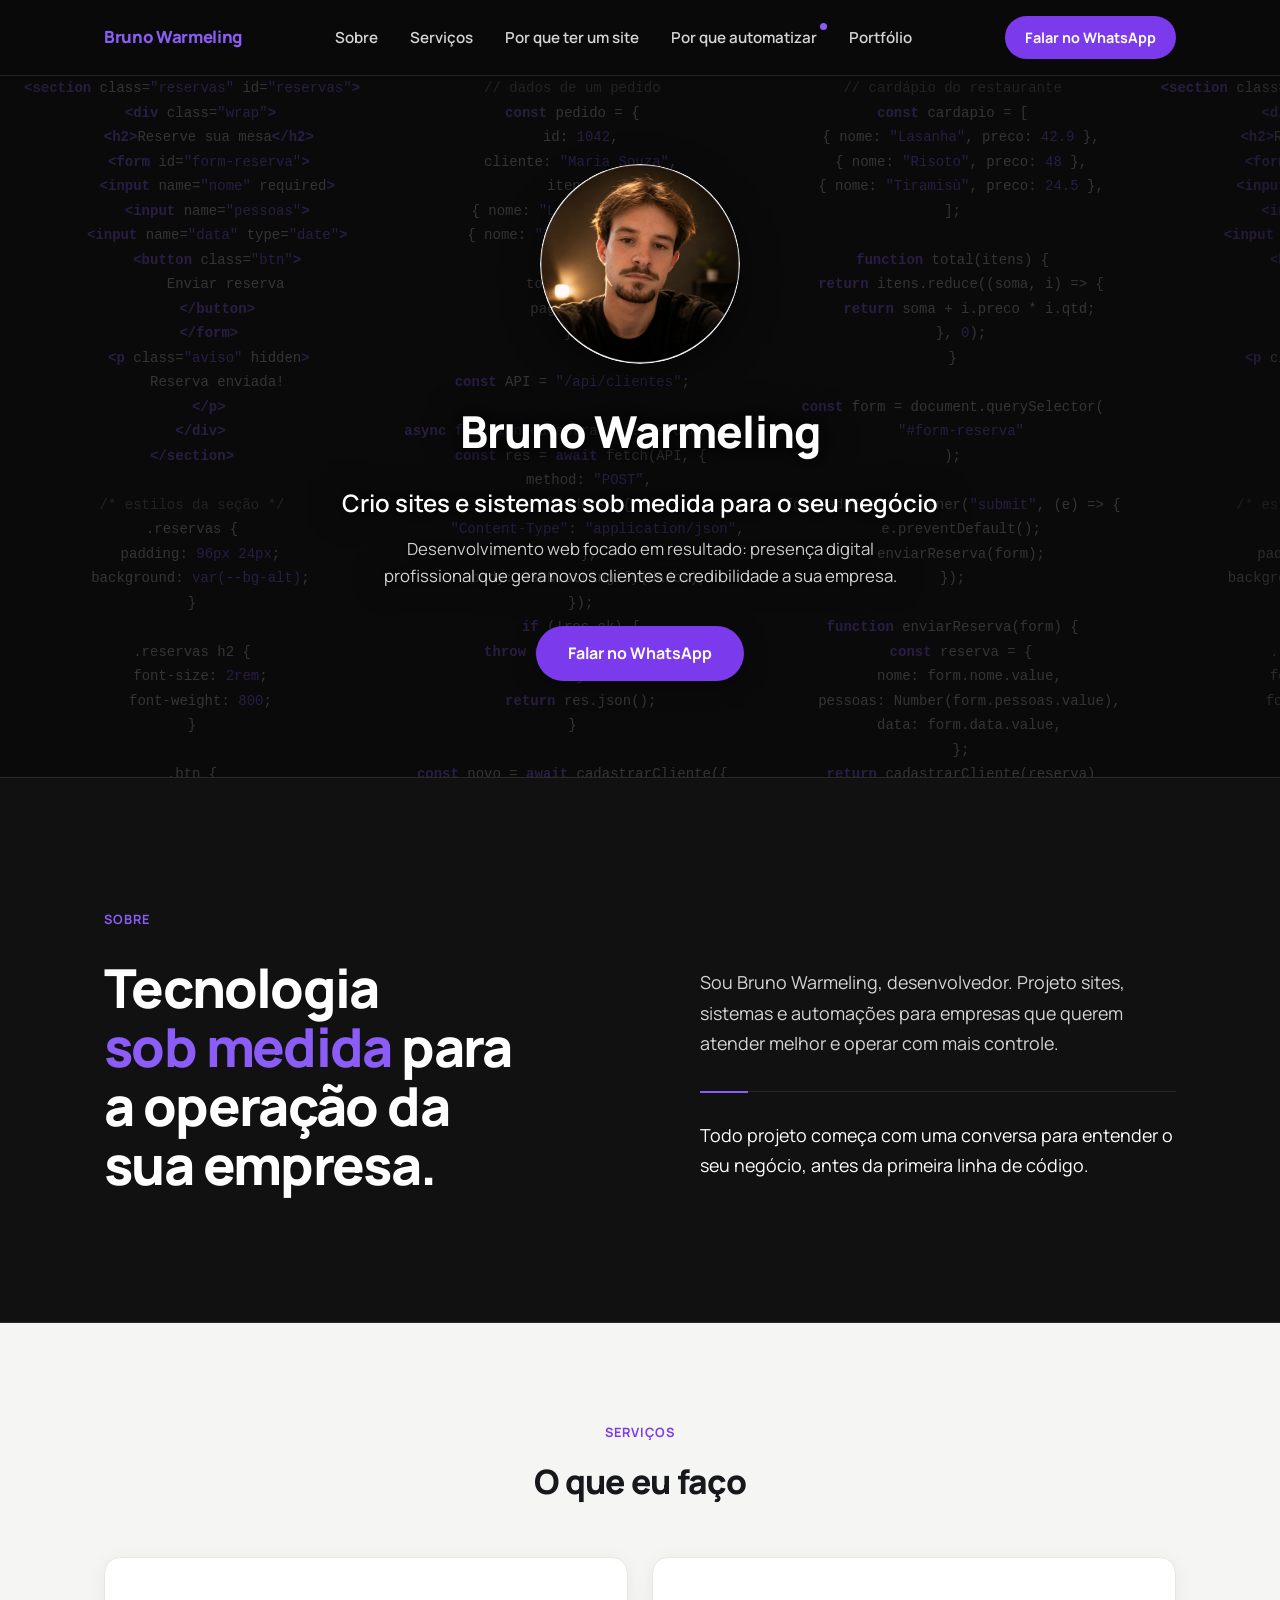
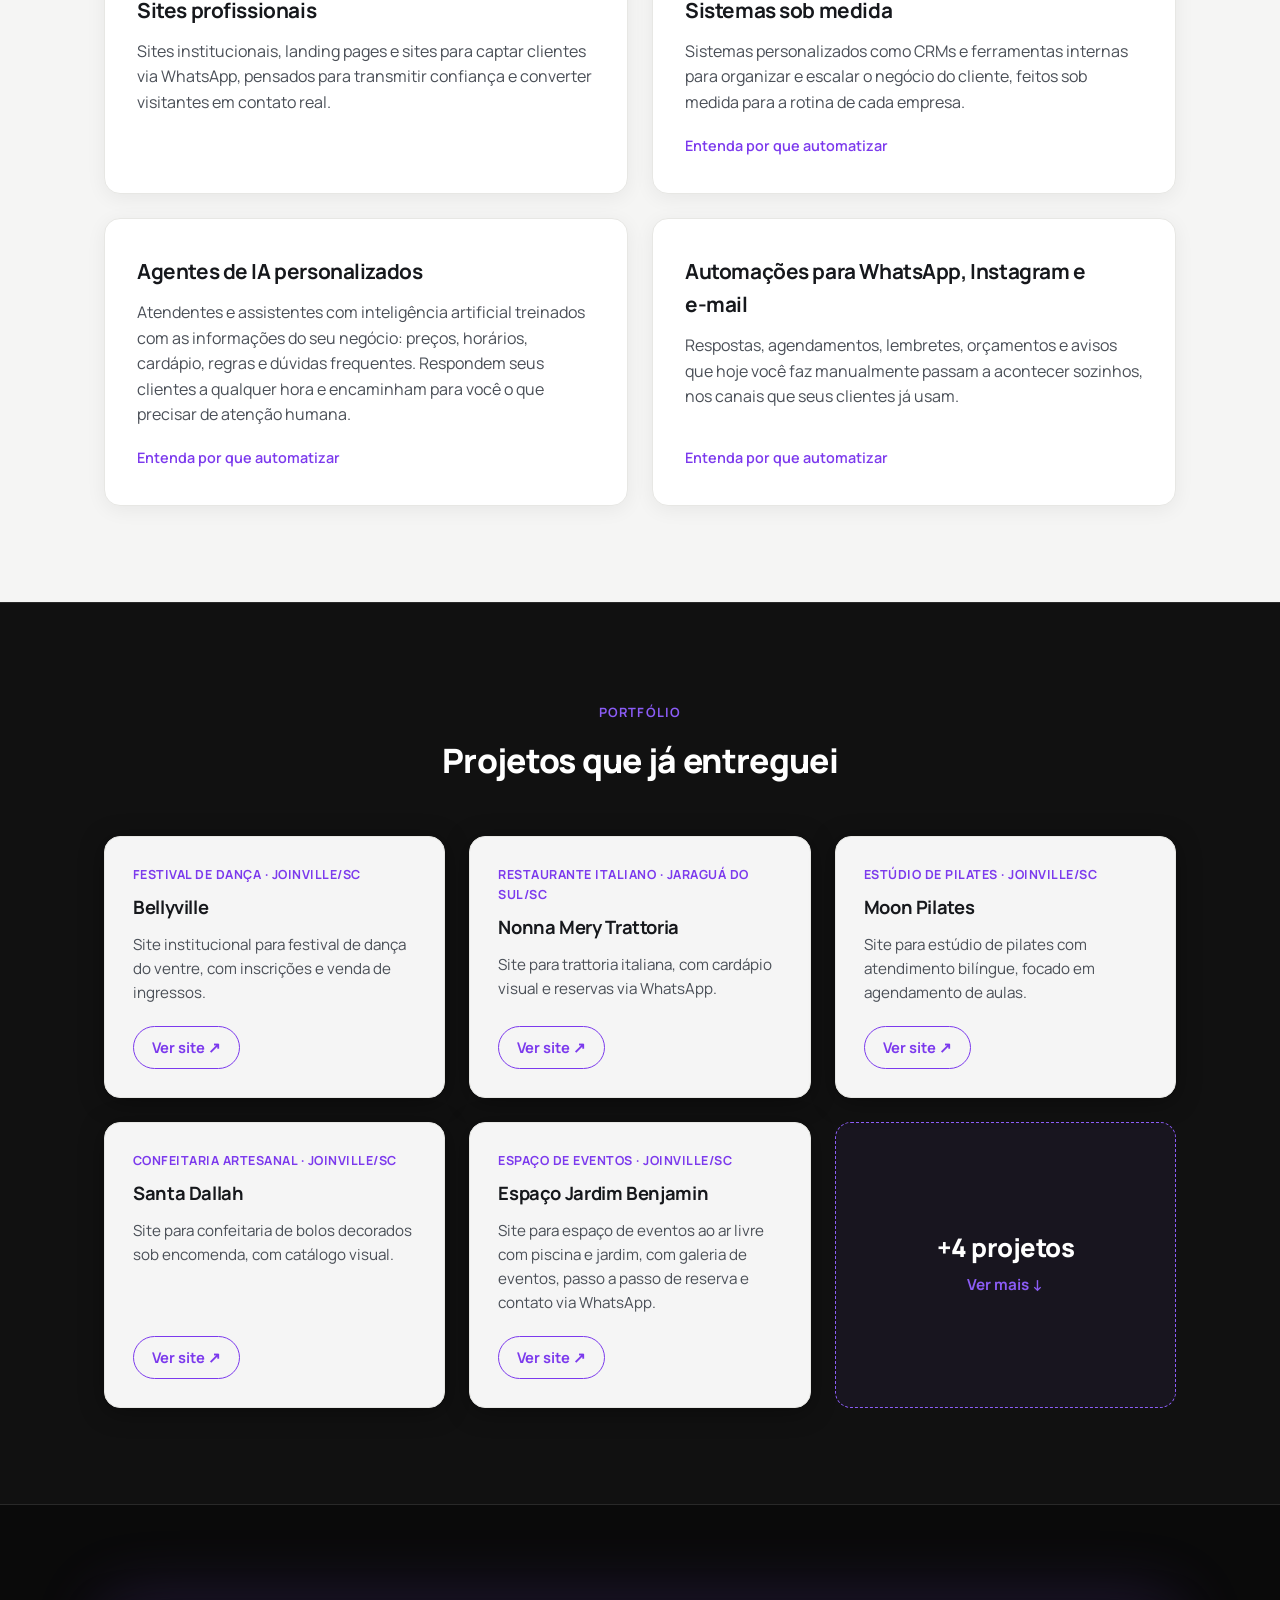
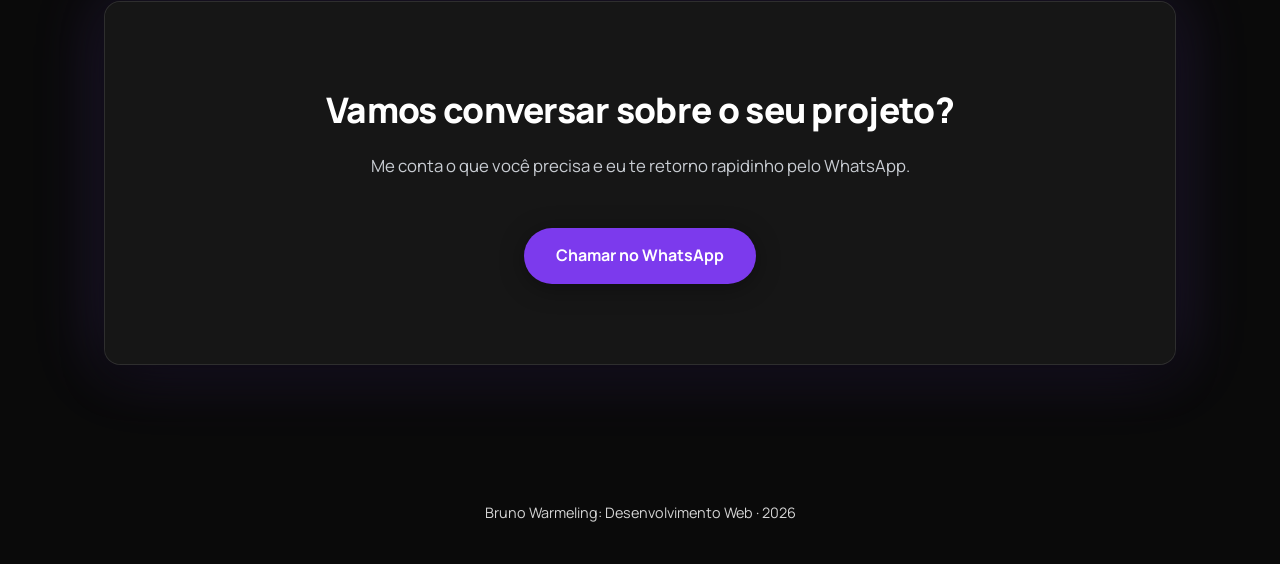
==== commit 5f17139a: "Atualiza o site: serviços com agentes e automações, nova página, fundo de código no hero e portfólio" ====
--- a/index.html
+++ b/index.html
@@ -20,9 +20,9 @@
       <ul class="nav-links">
         <li><a href="#sobre">Sobre</a></li>
         <li><a href="#servicos">Serviços</a></li>
-        <li><a href="importancia-de-um-site/index.html"><span class="nav-highlight">Por que ter um site</span></a></li>
+        <li><a href="importancia-de-um-site/index.html">Por que ter um site</a></li>
+        <li><a href="importancia-de-automacao/index.html"><span class="nav-highlight">Por que automatizar</span></a></li>
         <li><a href="#portfolio">Portfólio</a></li>
-        <li><a href="#contato">Contato</a></li>
       </ul>
     </nav>
     <a href="https://wa.me/5547992071256" target="_blank" rel="noopener" class="nav-cta desktop-only">Falar no WhatsApp</a>
@@ -33,9 +33,9 @@
   <div class="mobile-menu">
     <a href="#sobre">Sobre</a>
     <a href="#servicos">Serviços</a>
-    <a href="importancia-de-um-site/index.html"><span class="nav-highlight">Por que ter um site</span></a>
+    <a href="importancia-de-um-site/index.html">Por que ter um site</a>
+    <a href="importancia-de-automacao/index.html"><span class="nav-highlight">Por que automatizar</span></a>
     <a href="#portfolio">Portfólio</a>
-    <a href="#contato">Contato</a>
     <a href="https://wa.me/5547992071256" target="_blank" rel="noopener">Falar no WhatsApp</a>
   </div>
 </header>
@@ -43,7 +43,213 @@
 <main id="top">
 
   <!-- HERO -->
-  <section class="hero">
+  <section class="hero hero-has-code">
+    <div class="hero-code" aria-hidden="true">
+      <div class="hero-code-track">
+        <div class="code-block">
+          <pre class="code-col code-col-a"><code><span class="k">&lt;section</span> class=<span class="s">"reservas"</span> id=<span class="s">"reservas"</span><span class="k">&gt;</span>
+  <span class="k">&lt;div</span> class=<span class="s">"wrap"</span><span class="k">&gt;</span>
+    <span class="k">&lt;h2&gt;</span>Reserve sua mesa<span class="k">&lt;/h2&gt;</span>
+    <span class="k">&lt;form</span> id=<span class="s">"form-reserva"</span><span class="k">&gt;</span>
+      <span class="k">&lt;input</span> name=<span class="s">"nome"</span> required<span class="k">&gt;</span>
+      <span class="k">&lt;input</span> name=<span class="s">"pessoas"</span><span class="k">&gt;</span>
+      <span class="k">&lt;input</span> name=<span class="s">"data"</span> type=<span class="s">"date"</span><span class="k">&gt;</span>
+      <span class="k">&lt;button</span> class=<span class="s">"btn"</span><span class="k">&gt;</span>
+        Enviar reserva
+      <span class="k">&lt;/button&gt;</span>
+    <span class="k">&lt;/form&gt;</span>
+    <span class="k">&lt;p</span> class=<span class="s">"aviso"</span> hidden<span class="k">&gt;</span>
+      Reserva enviada!
+    <span class="k">&lt;/p&gt;</span>
+  <span class="k">&lt;/div&gt;</span>
+<span class="k">&lt;/section&gt;</span>
+
+<span class="c">/* estilos da seção */</span>
+.reservas {
+  padding: <span class="n">96px</span> <span class="n">24px</span>;
+  background: <span class="s">var(--bg-alt)</span>;
+}
+
+.reservas h2 {
+  font-size: <span class="n">2rem</span>;
+  font-weight: <span class="n">800</span>;
+}
+
+.btn {
+  border-radius: <span class="n">999px</span>;
+  background: <span class="s">var(--accent)</span>;
+  transition: transform <span class="n">.2s</span>;
+}</code></pre>
+          <pre class="code-col code-col-b"><code><span class="c">// dados de um pedido</span>
+<span class="k">const</span> pedido = {
+  id: <span class="n">1042</span>,
+  cliente: <span class="s">"Maria Souza"</span>,
+  itens: [
+    { nome: <span class="s">"Lasanha"</span>, qtd: <span class="n">2</span> },
+    { nome: <span class="s">"Tiramisù"</span>, qtd: <span class="n">1</span> },
+  ],
+  total: <span class="n">110.3</span>,
+  pago: <span class="k">false</span>,
+};
+
+<span class="k">const</span> API = <span class="s">"/api/clientes"</span>;
+
+<span class="k">async function</span> cadastrarCliente(dados) {
+  <span class="k">const</span> res = <span class="k">await</span> fetch(API, {
+    method: <span class="s">"POST"</span>,
+    headers: {
+      <span class="s">"Content-Type"</span>: <span class="s">"application/json"</span>,
+    },
+    body: JSON.stringify(dados),
+  });
+  <span class="k">if</span> (!res.ok) {
+    <span class="k">throw new</span> Error(<span class="s">"Falha"</span>);
+  }
+  <span class="k">return</span> res.json();
+}
+
+<span class="k">const</span> novo = <span class="k">await</span> cadastrarCliente({
+  nome: <span class="s">"Maria Souza"</span>,
+  telefone: <span class="s">"(47) 0000-0000"</span>,
+});
+console.log(novo.id);</code></pre>
+          <pre class="code-col code-col-c"><code><span class="c">// cardápio do restaurante</span>
+<span class="k">const</span> cardapio = [
+  { nome: <span class="s">"Lasanha"</span>, preco: <span class="n">42.9</span> },
+  { nome: <span class="s">"Risoto"</span>, preco: <span class="n">48</span> },
+  { nome: <span class="s">"Tiramisù"</span>, preco: <span class="n">24.5</span> },
+];
+
+<span class="k">function</span> total(itens) {
+  <span class="k">return</span> itens.reduce((soma, i) => {
+    <span class="k">return</span> soma + i.preco * i.qtd;
+  }, <span class="n">0</span>);
+}
+
+<span class="k">const</span> form = document.querySelector(
+  <span class="s">"#form-reserva"</span>
+);
+
+form.addEventListener(<span class="s">"submit"</span>, (e) => {
+  e.preventDefault();
+  enviarReserva(form);
+});
+
+<span class="k">function</span> enviarReserva(form) {
+  <span class="k">const</span> reserva = {
+    nome: form.nome.value,
+    pessoas: Number(form.pessoas.value),
+    data: form.data.value,
+  };
+  <span class="k">return</span> cadastrarCliente(reserva)
+    .then(() => avisar(<span class="s">"Enviada"</span>))
+    .catch(console.error);<span class="code-cursor"></span>
+}
+</code></pre>
+        </div>
+        <div class="code-block">
+          <pre class="code-col code-col-a"><code><span class="k">&lt;section</span> class=<span class="s">"reservas"</span> id=<span class="s">"reservas"</span><span class="k">&gt;</span>
+  <span class="k">&lt;div</span> class=<span class="s">"wrap"</span><span class="k">&gt;</span>
+    <span class="k">&lt;h2&gt;</span>Reserve sua mesa<span class="k">&lt;/h2&gt;</span>
+    <span class="k">&lt;form</span> id=<span class="s">"form-reserva"</span><span class="k">&gt;</span>
+      <span class="k">&lt;input</span> name=<span class="s">"nome"</span> required<span class="k">&gt;</span>
+      <span class="k">&lt;input</span> name=<span class="s">"pessoas"</span><span class="k">&gt;</span>
+      <span class="k">&lt;input</span> name=<span class="s">"data"</span> type=<span class="s">"date"</span><span class="k">&gt;</span>
+      <span class="k">&lt;button</span> class=<span class="s">"btn"</span><span class="k">&gt;</span>
+        Enviar reserva
+      <span class="k">&lt;/button&gt;</span>
+    <span class="k">&lt;/form&gt;</span>
+    <span class="k">&lt;p</span> class=<span class="s">"aviso"</span> hidden<span class="k">&gt;</span>
+      Reserva enviada!
+    <span class="k">&lt;/p&gt;</span>
+  <span class="k">&lt;/div&gt;</span>
+<span class="k">&lt;/section&gt;</span>
+
+<span class="c">/* estilos da seção */</span>
+.reservas {
+  padding: <span class="n">96px</span> <span class="n">24px</span>;
+  background: <span class="s">var(--bg-alt)</span>;
+}
+
+.reservas h2 {
+  font-size: <span class="n">2rem</span>;
+  font-weight: <span class="n">800</span>;
+}
+
+.btn {
+  border-radius: <span class="n">999px</span>;
+  background: <span class="s">var(--accent)</span>;
+  transition: transform <span class="n">.2s</span>;
+}</code></pre>
+          <pre class="code-col code-col-b"><code><span class="c">// dados de um pedido</span>
+<span class="k">const</span> pedido = {
+  id: <span class="n">1042</span>,
+  cliente: <span class="s">"Maria Souza"</span>,
+  itens: [
+    { nome: <span class="s">"Lasanha"</span>, qtd: <span class="n">2</span> },
+    { nome: <span class="s">"Tiramisù"</span>, qtd: <span class="n">1</span> },
+  ],
+  total: <span class="n">110.3</span>,
+  pago: <span class="k">false</span>,
+};
+
+<span class="k">const</span> API = <span class="s">"/api/clientes"</span>;
+
+<span class="k">async function</span> cadastrarCliente(dados) {
+  <span class="k">const</span> res = <span class="k">await</span> fetch(API, {
+    method: <span class="s">"POST"</span>,
+    headers: {
+      <span class="s">"Content-Type"</span>: <span class="s">"application/json"</span>,
+    },
+    body: JSON.stringify(dados),
+  });
+  <span class="k">if</span> (!res.ok) {
+    <span class="k">throw new</span> Error(<span class="s">"Falha"</span>);
+  }
+  <span class="k">return</span> res.json();
+}
+
+<span class="k">const</span> novo = <span class="k">await</span> cadastrarCliente({
+  nome: <span class="s">"Maria Souza"</span>,
+  telefone: <span class="s">"(47) 0000-0000"</span>,
+});
+console.log(novo.id);</code></pre>
+          <pre class="code-col code-col-c"><code><span class="c">// cardápio do restaurante</span>
+<span class="k">const</span> cardapio = [
+  { nome: <span class="s">"Lasanha"</span>, preco: <span class="n">42.9</span> },
+  { nome: <span class="s">"Risoto"</span>, preco: <span class="n">48</span> },
+  { nome: <span class="s">"Tiramisù"</span>, preco: <span class="n">24.5</span> },
+];
+
+<span class="k">function</span> total(itens) {
+  <span class="k">return</span> itens.reduce((soma, i) => {
+    <span class="k">return</span> soma + i.preco * i.qtd;
+  }, <span class="n">0</span>);
+}
+
+<span class="k">const</span> form = document.querySelector(
+  <span class="s">"#form-reserva"</span>
+);
+
+form.addEventListener(<span class="s">"submit"</span>, (e) => {
+  e.preventDefault();
+  enviarReserva(form);
+});
+
+<span class="k">function</span> enviarReserva(form) {
+  <span class="k">const</span> reserva = {
+    nome: form.nome.value,
+    pessoas: Number(form.pessoas.value),
+    data: form.data.value,
+  };
+  <span class="k">return</span> cadastrarCliente(reserva)
+    .then(() => avisar(<span class="s">"Enviada"</span>))
+    .catch(console.error);<span class="code-cursor"></span>
+}
+</code></pre>
+        </div>
+      </div>
+    </div>
     <div class="wrap">
       <div class="hero-photo">
         <img src="assets/foto.jpeg" alt="Foto de Bruno Warmeling">
@@ -58,12 +264,15 @@
   </section>
 
   <!-- SOBRE -->
-  <section class="sobre" id="sobre">
+  <section class="sobre about" id="sobre">
     <div class="wrap">
-      <div class="sobre-inner">
-        <span class="eyebrow">Sobre</span>
-        <h2>Quem desenvolve o seu projeto</h2>
-        <p>Sou desenvolvedor e crio sites profissionais que ajudam empresas a vender mais e a se apresentarem com credibilidade na internet. Trabalho de perto com cada cliente para entender o negócio antes de escrever a primeira linha de código. Atualmente também estou ampliando minha atuação para sistemas personalizados (CRMs, painéis de gestão e ferramentas internas), pensados para dar mais controle e escala à operação de cada cliente.</p>
+      <span class="eyebrow" data-reveal>Sobre</span>
+      <div class="about-grid">
+        <h2 class="about-title" data-reveal>Tecnologia <span class="about-accent">sob medida</span> para a operação da sua empresa.</h2>
+        <div class="about-body">
+          <p class="about-lead" data-reveal>Sou Bruno Warmeling, desenvolvedor. Projeto sites, sistemas e automações para empresas que querem atender melhor e operar com mais controle.</p>
+          <p class="about-closing" data-reveal>Todo projeto começa com uma conversa para entender o seu negócio, antes da primeira linha de código.</p>
+        </div>
       </div>
     </div>
   </section>
@@ -83,6 +292,17 @@
         <div class="servico-card">
           <h3>Sistemas sob medida</h3>
           <p>Sistemas personalizados como CRMs e ferramentas internas para organizar e escalar o negócio do cliente, feitos sob medida para a rotina de cada empresa.</p>
+          <a class="servico-link" href="importancia-de-automacao/index.html">Entenda por que automatizar</a>
+        </div>
+        <div class="servico-card">
+          <h3>Agentes de IA personalizados</h3>
+          <p>Atendentes e assistentes com inteligência artificial treinados com as informações do seu negócio: preços, horários, cardápio, regras e dúvidas frequentes. Respondem seus clientes a qualquer hora e encaminham para você o que precisar de atenção humana.</p>
+          <a class="servico-link" href="importancia-de-automacao/index.html">Entenda por que automatizar</a>
+        </div>
+        <div class="servico-card">
+          <h3>Automações para WhatsApp, Instagram e <span style="white-space: nowrap;">e-mail</span></h3>
+          <p>Respostas, agendamentos, lembretes, orçamentos e avisos que hoje você faz manualmente passam a acontecer sozinhos, nos canais que seus clientes já usam.</p>
+          <a class="servico-link" href="importancia-de-automacao/index.html">Entenda por que automatizar</a>
         </div>
       </div>
     </div>
@@ -126,22 +346,103 @@
         </div>
 
         <div class="proj-card">
-          <div class="proj-cat">Chopp e Cozinha · Jaraguá do Sul/SC</div>
-          <h3>Das Dorf</h3>
-          <p class="proj-desc">Site para choperia/restaurante, com cardápio e sistema de reservas.</p>
-          <a href="https://dasdorf.vercel.app/" target="_blank" rel="noopener" class="proj-link">Ver site ↗</a>
-        </div>
-
-        <div class="proj-card">
-          <div class="proj-cat">Clínica de Fisioterapia Esportiva · Joinville/SC</div>
-          <h3>FisioPro Esportiva</h3>
-          <p class="proj-desc">Site para clínica de fisioterapia esportiva de alta performance, com seções de serviços e agendamento via WhatsApp.</p>
-          <a href="https://fisiopro-esportiva.vercel.app/" target="_blank" rel="noopener" class="proj-link">Ver site ↗</a>
-        </div>
+          <div class="proj-cat">Espaço de Eventos · Joinville/SC</div>
+          <h3>Espaço Jardim Benjamin</h3>
+          <p class="proj-desc">Site para espaço de eventos ao ar livre com piscina e jardim, com galeria de eventos, passo a passo de reserva e contato via WhatsApp.</p>
+          <a href="https://espacojardimbenjamin.vercel.app/" target="_blank" rel="noopener" class="proj-link">Ver site ↗</a>
+        </div>
+
+        <!-- Projetos extras: o script os esconde atrás do botão. Sem JavaScript, todos ficam visíveis. -->
+        <div id="projetos-extras" class="portfolio-extra">
+
+          <div class="proj-card">
+            <div class="proj-cat">Chopp e Cozinha · Jaraguá do Sul/SC</div>
+            <h3>Das Dorf</h3>
+            <p class="proj-desc">Site para choperia/restaurante, com cardápio e sistema de reservas.</p>
+            <a href="https://dasdorf.vercel.app/" target="_blank" rel="noopener" class="proj-link">Ver site ↗</a>
+          </div>
+
+          <div class="proj-card">
+            <div class="proj-cat">Trattoria Italiana · São Bento do Sul/SC</div>
+            <h3>Luzia Trattoria</h3>
+            <p class="proj-desc">Site para trattoria italiana, com destaques do cardápio com fotos, galeria do espaço, horários e reservas via WhatsApp.</p>
+            <a href="https://luziatrattoria.vercel.app/" target="_blank" rel="noopener" class="proj-link">Ver site ↗</a>
+          </div>
+
+          <div class="proj-card">
+            <div class="proj-cat">Locação e Decoração para Festas · Barra Velha/SC</div>
+            <h3>Florarte Locações</h3>
+            <p class="proj-desc">Site para espaço de eventos e decoração temática, com galeria por tipo de festa, informações do salão e do buffet, e reserva em etapas via WhatsApp.</p>
+            <a href="https://florartelocacoes.vercel.app/" target="_blank" rel="noopener" class="proj-link">Ver site ↗</a>
+          </div>
+
+          <div class="proj-card">
+            <div class="proj-cat">Clínica de Fisioterapia Esportiva · Joinville/SC</div>
+            <h3>FisioPro Esportiva</h3>
+            <p class="proj-desc">Site para clínica de fisioterapia esportiva de alta performance, com seções de serviços e agendamento via WhatsApp.</p>
+            <a href="https://fisiopro-esportiva.vercel.app/" target="_blank" rel="noopener" class="proj-link">Ver site ↗</a>
+          </div>
+
+        </div>
+
+        <button type="button" class="portfolio-toggle" aria-expanded="false" aria-controls="projetos-extras">
+          <span class="pt-card"><span class="pt-count">+4 projetos</span><span class="pt-action">Ver mais <span aria-hidden="true">↓</span></span></span>
+          <span class="pt-more">Ver mais projetos <span aria-hidden="true">↓</span></span>
+          <span class="pt-less">Ver menos <span aria-hidden="true">↑</span></span>
+        </button>
 
       </div>
     </div>
   </section>
+
+  <script>
+  /* Portfólio: mostra 5 projetos e guarda 4 atrás do botão "Ver mais projetos".
+     Sem JavaScript (ou se algo falhar), os 9 projetos ficam visíveis e o botão nem aparece. */
+  (function () {
+    var grid = document.querySelector('.portfolio-grid');
+    var extra = document.getElementById('projetos-extras');
+    var btn = grid && grid.querySelector('.portfolio-toggle');
+    if (!grid || !extra || !btn) return;
+
+    var reduce = window.matchMedia ? window.matchMedia('(prefers-reduced-motion: reduce)') : null;
+    var timer = null;
+
+    function reduced() { return !!(reduce && reduce.matches); }
+
+    function open() {
+      clearTimeout(timer);
+      extra.classList.remove('is-closing');
+      extra.hidden = false;
+      btn.setAttribute('aria-expanded', 'true');
+    }
+
+    function finishClose() {
+      extra.hidden = true;
+      extra.classList.remove('is-closing');
+      // se o botão ficou fora da tela, traz de volta (sem rolar se já estiver visível)
+      btn.scrollIntoView({ block: 'nearest', behavior: reduced() ? 'auto' : 'smooth' });
+    }
+
+    function close() {
+      btn.setAttribute('aria-expanded', 'false');
+      if (reduced()) { finishClose(); return; }
+      extra.classList.add('is-closing');
+      timer = setTimeout(finishClose, 320);
+    }
+
+    try {
+      extra.hidden = true;
+      btn.setAttribute('aria-expanded', 'false');
+      grid.classList.add('js-ready');
+      btn.addEventListener('click', function () {
+        if (btn.getAttribute('aria-expanded') === 'true') close(); else open();
+      });
+    } catch (e) {
+      extra.hidden = false;
+      grid.classList.remove('js-ready');
+    }
+  })();
+  </script>
 
   <!-- CONTATO -->
   <section id="contato">
@@ -162,5 +463,94 @@
   Bruno Warmeling: Desenvolvimento Web · 2026
 </footer>
 
+<script>
+/* Seção Sobre: entrada suave (fade + pequeno deslize) quando ela aparece na tela.
+   Não roda com "reduzir movimento" nem sem IntersectionObserver: o texto fica visível normalmente. */
+(function () {
+  var about = document.getElementById('sobre');
+  if (!about || !('IntersectionObserver' in window)) return;
+  if (window.matchMedia && window.matchMedia('(prefers-reduced-motion: reduce)').matches) return;
+
+  var items = about.querySelectorAll('[data-reveal]');
+  Array.prototype.forEach.call(items, function (el, i) {
+    el.style.setProperty('--reveal-delay', (i * 120) + 'ms');
+  });
+  about.classList.add('reveal-ready');
+
+  var io = new IntersectionObserver(function (entries) {
+    if (entries.some(function (e) { return e.isIntersecting; })) {
+      about.classList.add('is-visible');
+      io.disconnect();
+    }
+  }, { threshold: 0.15 });
+  io.observe(about);
+})();
+</script>
+
+<script>
+/* Fundo de código do hero: preenche a largura toda e pausa quando não está visível. */
+(function () {
+  var hero = document.querySelector('.hero-has-code');
+  var code = hero && hero.querySelector('.hero-code');
+  if (!code) return;
+
+  /* 1) Repete as colunas até passarem da borda direita, em qualquer largura de tela */
+  var blocks = Array.prototype.slice.call(code.querySelectorAll('.code-block'));
+  var lastWidth = 0;
+
+  function fill() {
+    var width = hero.clientWidth;
+    if (!width || width === lastWidth) return;
+    lastWidth = width;
+    code.classList.add('is-filled'); // alinha as colunas à esquerda antes de medir
+    blocks.forEach(function (block) {
+      Array.prototype.slice.call(block.querySelectorAll('[data-clone]')).forEach(function (c) {
+        c.parentNode.removeChild(c);
+      });
+      var originals = Array.prototype.slice.call(block.querySelectorAll('.code-col'));
+      for (var i = 0; i < 40 && block.scrollWidth <= width; i++) {
+        var clone = originals[i % originals.length].cloneNode(true);
+        clone.setAttribute('data-clone', '');
+        block.appendChild(clone);
+      }
+    });
+  }
+
+  fill();
+  window.addEventListener('load', function () { lastWidth = 0; fill(); });
+
+  var timer = null;
+  function scheduleFill() {
+    clearTimeout(timer);
+    timer = setTimeout(fill, 150);
+  }
+  if ('ResizeObserver' in window) {
+    new ResizeObserver(scheduleFill).observe(hero);
+  } else {
+    window.addEventListener('resize', scheduleFill);
+  }
+
+  /* 2) Pausa quando o hero sai da tela ou a aba fica oculta */
+  var inView = true;
+  var tabVisible = !document.hidden;
+
+  function update() {
+    code.classList.toggle('is-paused', !(inView && tabVisible));
+  }
+
+  document.addEventListener('visibilitychange', function () {
+    tabVisible = !document.hidden;
+    update();
+  });
+
+  if ('IntersectionObserver' in window) {
+    new IntersectionObserver(function (entries) {
+      inView = entries[entries.length - 1].isIntersecting;
+      update();
+    }).observe(hero);
+  }
+})();
+</script>
+
 </body>
 </html>
--- a/styles.css
+++ b/styles.css
@@ -66,6 +66,7 @@
   font-size: 1.05rem;
   letter-spacing: -0.02em;
   text-decoration: none;
+  white-space: nowrap;
   color: var(--accent-light);
 }
 
@@ -79,6 +80,7 @@
 
 .nav-links a {
   text-decoration: none;
+  white-space: nowrap;
   font-weight: 600;
   font-size: 0.95rem;
   color: var(--ink-soft);
@@ -239,6 +241,150 @@
 
 .hero-cta { margin-top: 36px; }
 
+/* ---------- Hero: fundo de código em movimento ---------- */
+.hero-has-code {
+  position: relative;
+  overflow: hidden;
+  isolation: isolate;
+
+  /* ===== AJUSTES FÁCEIS: mude só estes valores ===== */
+
+  /* Opacidade do código, igual em toda a área: 0 (invisível) a 1 (sólido). Sugestão: 0.20 a 0.30 */
+  --code-opacity: 0.24;
+
+  /* Tempo de um ciclo completo da rolagem. Menor = mais rápido. Sugestão: 35s a 50s */
+  --code-duration: 42s;
+
+  /* Tamanho da fonte do código */
+  --code-font-size: 14px;
+
+  /* Espaço entre as colunas de código */
+  --code-gap: 40px;
+
+  /* Escurecimento bem leve nas bordas esquerda e direita:
+     largura da faixa (% da largura do hero) e intensidade (0 = nenhum, 1 = some por completo) */
+  --code-edge-width: 6%;
+  --code-edge-strength: 0.25;
+
+  /* Halo escuro atrás das letras do título, subtítulo e nome (protege a leitura sem criar faixas):
+     tamanho do halo e intensidade (0 = sem halo, 1 = cor de fundo cheia) */
+  --code-halo-size: 10px;
+  --code-halo-strength: 0.9;
+}
+
+.hero-has-code > .wrap {
+  position: relative;
+  z-index: 2;
+}
+
+/* Halo na cor de fundo do site (#0a0a0a): as letras ficam claramente acima do código */
+.hero-has-code > .wrap h1,
+.hero-has-code > .wrap .hero-tagline,
+.hero-has-code > .wrap .hero-sub {
+  text-shadow:
+    0 0 var(--code-halo-size) rgb(10 10 10 / var(--code-halo-strength)),
+    0 0 calc(var(--code-halo-size) * 2) rgb(10 10 10 / var(--code-halo-strength)),
+    0 0 calc(var(--code-halo-size) * 3.5) rgb(10 10 10 / calc(var(--code-halo-strength) * 0.8));
+}
+
+.hero-code {
+  position: absolute;
+  inset: 0;
+  z-index: 0;
+  opacity: var(--code-opacity);
+  pointer-events: none;
+  user-select: none;
+  -webkit-user-select: none;
+  /* única máscara: escurece levemente as bordas laterais. O centro nunca é escondido. */
+  -webkit-mask-image: linear-gradient(to right, rgb(0 0 0 / calc(1 - var(--code-edge-strength))) 0%, #000 var(--code-edge-width), #000 calc(100% - var(--code-edge-width)), rgb(0 0 0 / calc(1 - var(--code-edge-strength))) 100%);
+  mask-image: linear-gradient(to right, rgb(0 0 0 / calc(1 - var(--code-edge-strength))) 0%, #000 var(--code-edge-width), #000 calc(100% - var(--code-edge-width)), rgb(0 0 0 / calc(1 - var(--code-edge-strength))) 100%);
+}
+
+/* O track tem dois blocos idênticos; mover -50% volta ao ponto inicial sem pulo */
+.hero-code-track {
+  animation: code-scroll var(--code-duration) linear infinite;
+  will-change: transform;
+}
+
+.hero-code.is-paused .hero-code-track,
+.hero-code.is-paused .code-cursor {
+  animation-play-state: paused;
+}
+
+/* Cada bloco é uma fileira de colunas. O script repete as colunas até passar da borda direita,
+   então a largura nunca fica vazia (monitor largo incluído). Sem JavaScript, as 3 colunas se
+   distribuem pela largura. */
+.code-block {
+  display: flex;
+  justify-content: space-between;
+  gap: var(--code-gap);
+  padding: 0 24px 48px;
+  overflow: hidden;
+  /* maior que o hero em qualquer largura: o loop nunca deixa um vazio no fim */
+  min-height: 820px;
+}
+
+.hero-code.is-filled .code-block {
+  justify-content: flex-start;
+}
+
+.code-col {
+  flex: 0 0 auto;
+  margin: 0;
+  font-family: ui-monospace, SFMono-Regular, Menlo, Consolas, "Liberation Mono", monospace;
+  font-size: var(--code-font-size);
+  line-height: 1.75;
+  color: #bdbdbd;
+  white-space: pre;
+  tab-size: 2;
+}
+
+.code-col code { font: inherit; }
+
+.code-col .k { color: var(--accent-light); font-weight: 600; }
+.code-col .s,
+.code-col .n { color: var(--accent-light); }
+.code-col .c { color: #737373; }
+
+.code-cursor {
+  display: inline-block;
+  width: 0.6em;
+  height: 1.1em;
+  margin-left: 2px;
+  vertical-align: text-bottom;
+  background: var(--accent-light);
+  animation: code-blink 1.1s steps(1, end) infinite;
+}
+
+@keyframes code-scroll {
+  from { transform: translate3d(0, 0, 0); }
+  to { transform: translate3d(0, -50%, 0); }
+}
+
+@keyframes code-blink {
+  0%, 49% { opacity: 1; }
+  50%, 100% { opacity: 0; }
+}
+
+/* Celular: fonte menor e código um pouco mais discreto */
+@media (max-width: 640px) {
+  .hero-has-code {
+    --code-opacity: 0.17;
+    --code-font-size: 12px;
+    --code-gap: 28px;
+    --code-edge-width: 4%;
+    --code-halo-size: 8px;
+  }
+
+  .code-block { min-height: 700px; }
+}
+
+@media (prefers-reduced-motion: reduce) {
+  .hero-code-track,
+  .code-cursor { animation: none; }
+  .hero-code-track { will-change: auto; }
+}
+
 /* ---------- Sobre (também usada para seções com fundo alternado) ---------- */
 .sobre {
   background: var(--bg-alt);
@@ -256,6 +402,95 @@
   font-size: 1.1rem;
   color: var(--ink-soft);
   margin-top: 20px;
+}
+
+/* ---------- Sobre (redesenho): título grande + duas colunas ---------- */
+.about {
+  padding: 128px 0;
+}
+
+.about .eyebrow {
+  margin-bottom: 28px;
+}
+
+.about-grid {
+  display: grid;
+  grid-template-columns: minmax(0, 1fr);
+  gap: 40px;
+  align-items: start;
+}
+
+.about-title {
+  font-size: clamp(2rem, 4.2vw, 3.5rem);
+  font-weight: 800;
+  line-height: 1.1;
+  letter-spacing: -0.03em;
+  text-wrap: balance;
+}
+
+.about-accent {
+  color: var(--accent-light);
+  white-space: nowrap; /* "sob medida" nunca quebra em duas linhas */
+}
+
+.about-body { max-width: 55ch; }
+
+.about .about-lead {
+  margin: 0;
+  font-size: clamp(1.0625rem, 1.4vw, 1.1875rem);
+  line-height: 1.7;
+  color: var(--ink-soft);
+}
+
+/* Filete fino e discreto, com um pequeno traço na cor de destaque */
+.about .about-closing {
+  position: relative;
+  margin: 32px 0 0;
+  padding-top: 28px;
+  border-top: 1px solid var(--line);
+  font-size: clamp(1.0625rem, 1.4vw, 1.1875rem);
+  line-height: 1.7;
+  color: var(--ink);
+}
+
+.about .about-closing::before {
+  content: "";
+  position: absolute;
+  top: -1px;
+  left: 0;
+  width: 48px;
+  height: 2px;
+  background: var(--accent-light);
+}
+
+@media (min-width: 900px) {
+  .about-grid {
+    grid-template-columns: minmax(0, 1.1fr) minmax(0, 1fr);
+    gap: 72px;
+  }
+
+  /* alinha o início do texto da direita com a primeira linha do título */
+  .about-body { padding-top: 0.6em; }
+}
+
+@media (max-width: 640px) {
+  .about { padding: 88px 0; }
+  .about .eyebrow { margin-bottom: 20px; }
+  .about-grid { gap: 28px; }
+}
+
+/* Entrada suave (fade + pequeno deslize). O script só ativa isso se a pessoa não pediu menos movimento;
+   sem JavaScript, o texto aparece normalmente. */
+.about.reveal-ready [data-reveal] {
+  opacity: 0;
+  transform: translateY(16px);
+  transition: opacity 0.7s ease, transform 0.7s ease;
+  transition-delay: var(--reveal-delay, 0ms);
+}
+
+.about.reveal-ready.is-visible [data-reveal] {
+  opacity: 1;
+  transform: none;
 }
 
 /* ---------- Serviços ---------- */
@@ -388,6 +623,129 @@
   color: #fff;
 }
 
+/* ---------- Portfólio: "Ver mais projetos" ---------- */
+
+/* Os projetos extras participam da mesma grade (display: contents).
+   Sem JavaScript tudo fica visível e o botão não aparece. */
+.portfolio-extra { display: contents; }
+.portfolio-extra[hidden] { display: none; }
+
+.portfolio-toggle { display: none; }
+.portfolio-grid.js-ready .portfolio-toggle { display: inline-flex; }
+
+/* Botão simples (celular, tablet e depois de expandido): centralizado abaixo dos cards */
+.portfolio-toggle {
+  grid-column: 1 / -1;
+  justify-self: center;
+  align-items: center;
+  justify-content: center;
+  margin-top: 8px;
+  padding: 14px 28px;
+  border: 1.5px solid var(--accent-light);
+  border-radius: 999px;
+  background: transparent;
+  color: var(--accent-light);
+  font: inherit;
+  font-size: 0.95rem;
+  font-weight: 700;
+  cursor: pointer;
+  transition: background 0.2s ease, color 0.2s ease, transform 0.2s ease;
+}
+
+.portfolio-toggle:hover {
+  background: var(--accent);
+  border-color: var(--accent);
+  color: #fff;
+}
+
+.portfolio-toggle:focus-visible {
+  outline: 2px solid #fff;
+  outline-offset: 3px;
+}
+
+/* Qual texto aparece em cada estado */
+.pt-card,
+.pt-more,
+.pt-less { display: none; }
+
+.portfolio-toggle[aria-expanded="false"] .pt-more { display: inline; }
+.portfolio-toggle[aria-expanded="true"] .pt-less { display: inline; }
+
+/* Desktop (3 colunas), recolhido: o botão vira um card no 6º espaço da grade */
+@media (min-width: 861px) {
+  .portfolio-toggle[aria-expanded="false"] {
+    grid-column: auto;
+    justify-self: stretch;
+    flex-direction: column;
+    gap: 10px;
+    margin-top: 0;
+    padding: 28px;
+    border: 1.5px dashed var(--accent-light);
+    border-radius: var(--radius);
+    background: rgba(139, 92, 246, 0.06);
+    color: var(--ink);
+    text-align: center;
+  }
+
+  .portfolio-toggle[aria-expanded="false"]:hover {
+    transform: translateY(-4px);
+    border-style: solid;
+    border-color: var(--accent-light);
+    background: rgba(139, 92, 246, 0.14);
+    box-shadow: var(--shadow-lg);
+  }
+
+  .portfolio-toggle[aria-expanded="false"] .pt-more { display: none; }
+  .portfolio-toggle[aria-expanded="false"] .pt-card {
+    display: flex;
+    flex-direction: column;
+    align-items: center;
+    gap: 10px;
+  }
+}
+
+.pt-count {
+  font-size: 1.6rem;
+  font-weight: 800;
+  letter-spacing: -0.02em;
+  line-height: 1.2;
+}
+
+.pt-action {
+  font-size: 0.95rem;
+  font-weight: 700;
+  color: var(--accent-light);
+}
+
+/* Entrada e saída suave dos projetos extras */
+.portfolio-grid.js-ready .portfolio-extra:not([hidden]) .proj-card {
+  animation: proj-in 0.45s ease backwards;
+}
+
+.portfolio-extra .proj-card:nth-child(2) { animation-delay: 70ms; }
+.portfolio-extra .proj-card:nth-child(3) { animation-delay: 140ms; }
+.portfolio-extra .proj-card:nth-child(4) { animation-delay: 210ms; }
+
+.portfolio-grid.js-ready .portfolio-extra.is-closing .proj-card {
+  animation: proj-out 0.28s ease forwards;
+  animation-delay: 0ms;
+}
+
+@keyframes proj-in {
+  from { opacity: 0; transform: translateY(14px); }
+  to { opacity: 1; transform: none; }
+}
+
+@keyframes proj-out {
+  from { opacity: 1; transform: none; }
+  to { opacity: 0; transform: translateY(8px); }
+}
+
+@media (prefers-reduced-motion: reduce) {
+  .portfolio-grid .portfolio-extra .proj-card { animation: none !important; }
+  .portfolio-toggle { transition: none; }
+}
+
 /* ---------- Contato ---------- */
 .contato {
   background: var(--panel);
@@ -489,8 +847,173 @@
   margin: 0;
 }
 
+/* ---------- Página "Por que automatizar" ---------- */
+
+/* texto de abertura um pouco mais largo (é mais longo que o da outra página) */
+.hero-lead { max-width: 660px; }
+
+/* faixa de destaque com uma frase só */
+.statement-band { padding: 80px 0; }
+
+.statement {
+  margin: 0;
+  font-size: clamp(1.6rem, 3.8vw, 2.5rem);
+  font-weight: 800;
+  line-height: 1.2;
+  letter-spacing: -0.02em;
+  color: #fff;
+  text-wrap: balance;
+}
+
+.section-head-wide { max-width: 680px; }
+
+/* ícone simples dentro de um círculo */
+.point-icon {
+  display: flex;
+  align-items: center;
+  justify-content: center;
+  width: 44px;
+  height: 44px;
+  flex: none;
+  border-radius: 50%;
+  background: var(--accent);
+  color: #fff;
+}
+
+.point-icon svg {
+  width: 22px;
+  height: 22px;
+  fill: none;
+  stroke: currentColor;
+  stroke-width: 2;
+  stroke-linecap: round;
+  stroke-linejoin: round;
+}
+
+/* pontos em cards (2 x 2) */
+.point-grid {
+  display: grid;
+  grid-template-columns: repeat(2, minmax(0, 1fr));
+  gap: 24px;
+  margin-top: 48px;
+}
+
+.point-card {
+  background: var(--card-bg);
+  border: 1px solid var(--card-line);
+  border-radius: var(--radius);
+  padding: 32px 28px;
+  box-shadow: var(--shadow);
+}
+
+.point-card .point-icon { margin-bottom: 18px; }
+
+.point-card .point-text {
+  margin: 0;
+  font-size: 1.05rem;
+  font-weight: 500;
+  line-height: 1.6;
+  color: var(--card-ink);
+}
+
+/* título à esquerda e lista com ícones à direita */
+.split {
+  display: grid;
+  grid-template-columns: minmax(0, 1fr);
+  gap: 40px;
+  align-items: start;
+}
+
+.split-head h2 {
+  font-size: clamp(1.6rem, 4vw, 2.1rem);
+  font-weight: 800;
+}
+
+.split-head p {
+  margin: 14px 0 0;
+  max-width: 46ch;
+  font-size: 1.05rem;
+  color: var(--ink-soft);
+}
+
+.point-list {
+  list-style: none;
+  margin: 0;
+  padding: 0;
+}
+
+.point-list li {
+  display: flex;
+  align-items: flex-start;
+  gap: 16px;
+  padding: 22px 0;
+  border-top: 1px solid var(--line);
+}
+
+.point-list li:last-child { border-bottom: 1px solid var(--line); }
+
+.point-list .point-icon {
+  background: rgba(139, 92, 246, 0.14);
+  color: var(--accent-light);
+}
+
+.point-list .point-text {
+  margin: 0;
+  padding-top: 8px;
+  font-size: 1.05rem;
+  line-height: 1.6;
+  color: var(--ink);
+}
+
+/* texto mais longo dentro do painel de contato */
+.contato-text p {
+  max-width: 620px;
+  margin-left: auto;
+  margin-right: auto;
+}
+
+@media (min-width: 900px) {
+  .split {
+    grid-template-columns: minmax(0, 1fr) minmax(0, 1.1fr);
+    gap: 72px;
+  }
+}
+
+@media (max-width: 700px) {
+  .point-grid { grid-template-columns: 1fr; }
+}
+
+@media (max-width: 640px) {
+  .statement-band { padding: 56px 0; }
+}
+
+/* link discreto dentro dos cards de serviços (página inicial) */
+#servicos .servico-card {
+  display: flex;
+  flex-direction: column;
+}
+
+.servico-link {
+  align-self: flex-start;
+  margin-top: auto;
+  padding-top: 18px;
+  font-size: 0.9rem;
+  font-weight: 600;
+  color: var(--accent);
+  text-decoration: none;
+}
+
+.servico-link:hover { text-decoration: underline; }
+
+.servico-link:focus-visible {
+  outline: 2px solid var(--accent);
+  outline-offset: 3px;
+  border-radius: 4px;
+}
+
 /* ---------- Responsive ---------- */
-@media (max-width: 900px) {
+/* o menu tem 5 links: abaixo de 1024px ele vira hambúrguer para não ficar apertado */
+@media (max-width: 1024px) {
   .nav-links,
   .nav-cta.desktop-only { display: none; }
 
